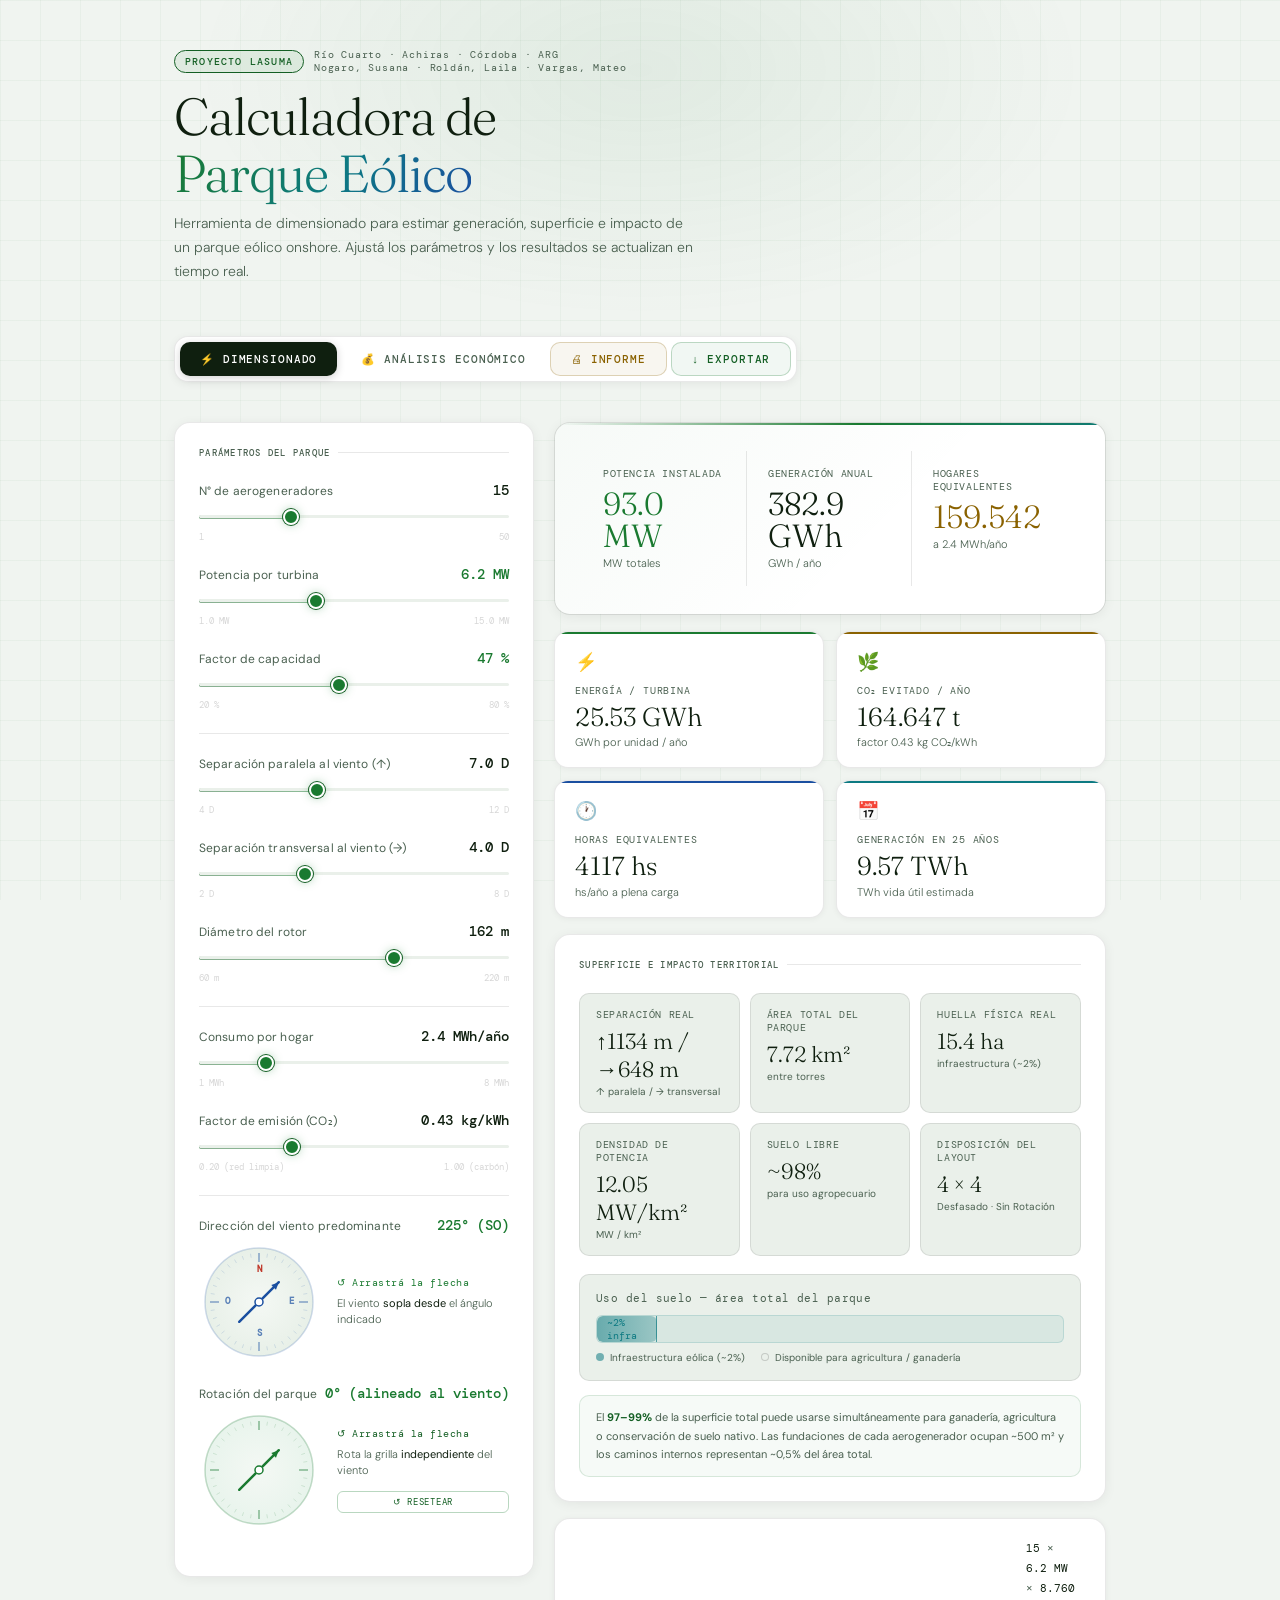
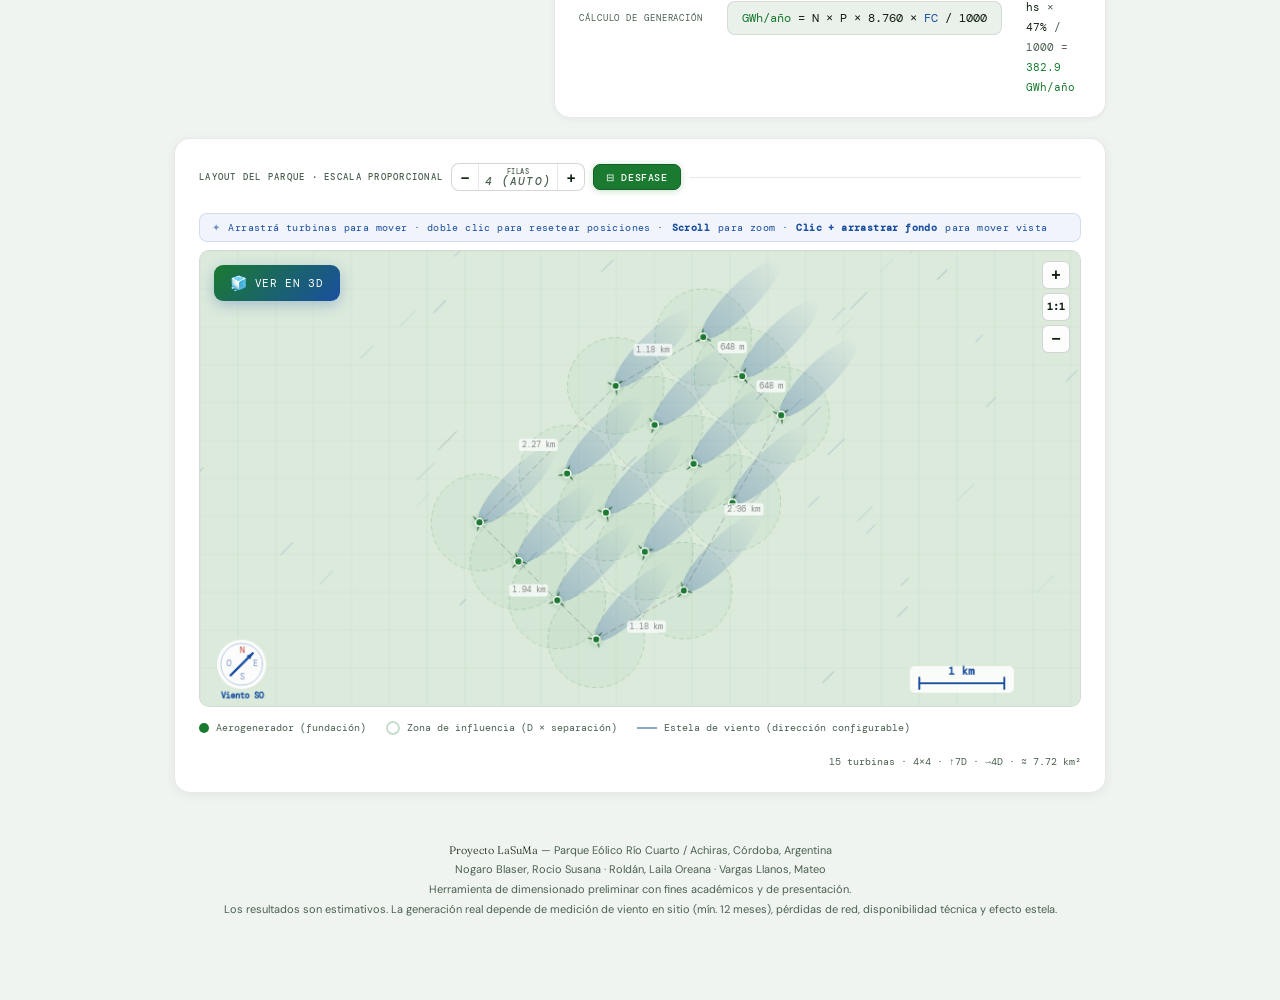
==== index.html @ fff36aed "LaSuMa: calculadora de parque eólico (v22) con vista 3D Herramienta autocontenida en un único HTML: " ====
<!doctype html>
<html lang="es">
<head>
  <meta charset="utf-8">
  <meta name="viewport" content="width=device-width, initial-scale=1">
  <title>LaSuMa — Calculadora de Parque Eólico</title>
  <meta http-equiv="refresh" content="0; url=./lasuma_calculadora_eolica_v22.html">
  <link rel="canonical" href="./lasuma_calculadora_eolica_v22.html">
  <script>location.replace('./lasuma_calculadora_eolica_v22.html');</script>
</head>
<body style="font-family:system-ui,sans-serif;padding:2rem;text-align:center">
  <p>Redirigiendo a la calculadora…<br>
  <a href="./lasuma_calculadora_eolica_v22.html">Abrir LaSuMa</a></p>
</body>
</html>
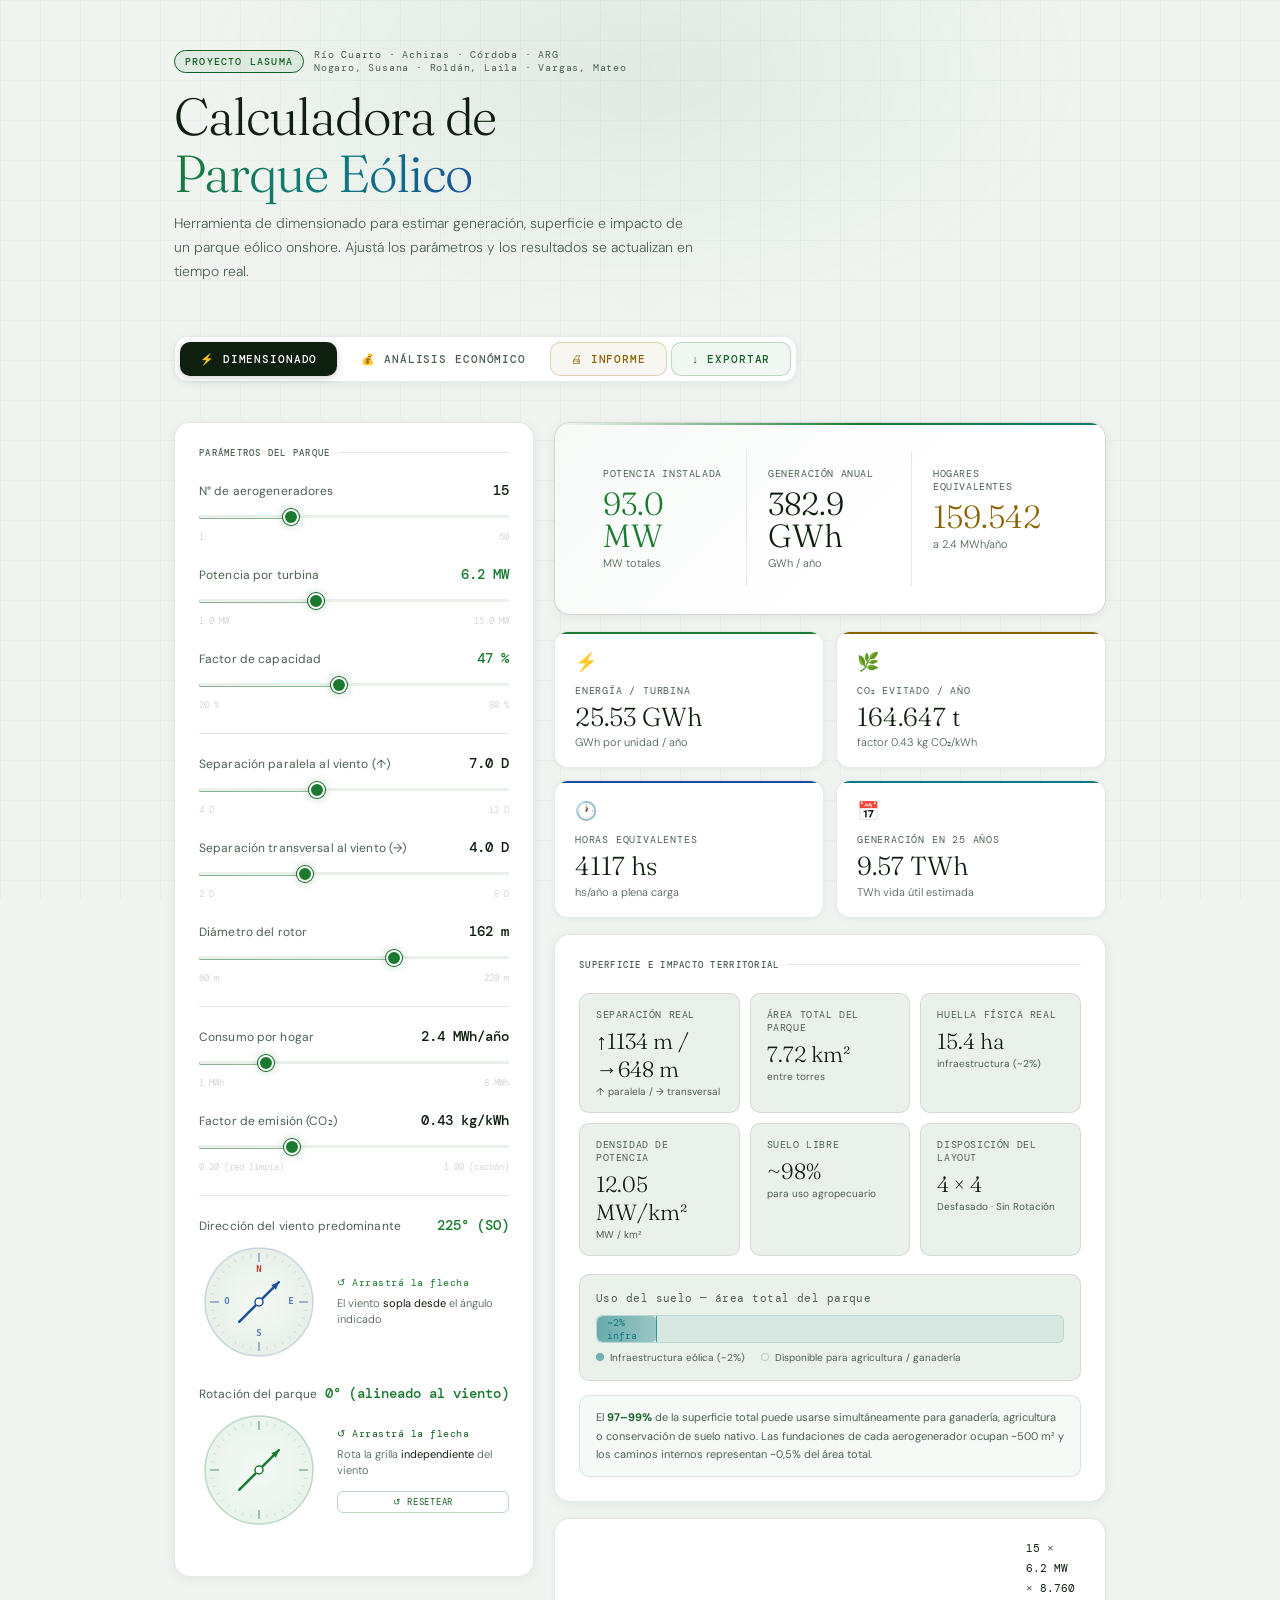
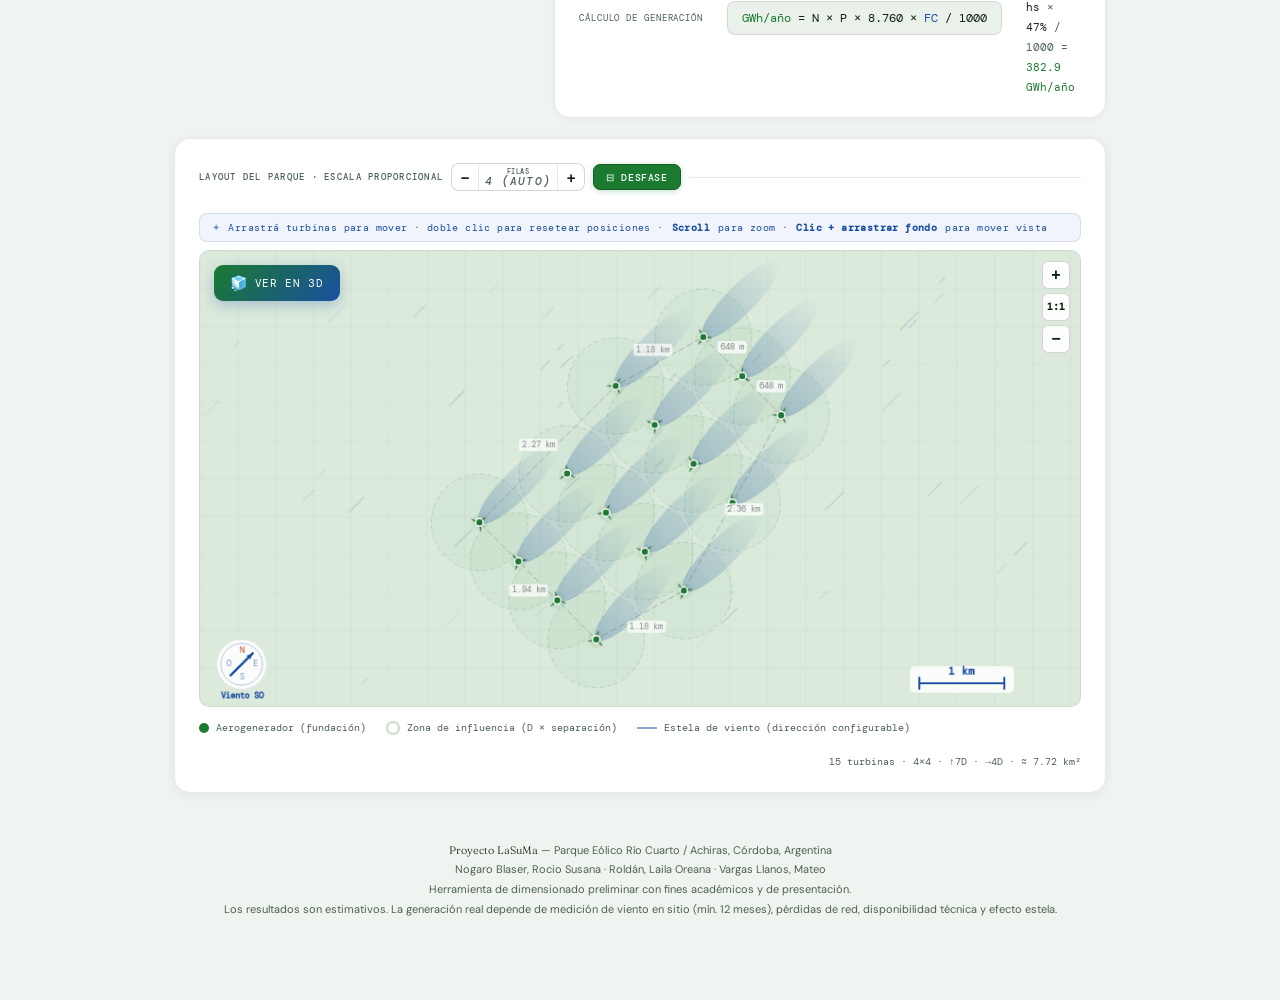
==== commit 3ad4d94a: "Refactor: separar el HTML monolítico en estructura multi-archivo index.html (marcado) + css/styles.c" ====
--- a/index.html
+++ b/index.html
@@ -1,15 +1,843 @@
-<!doctype html>
+<!DOCTYPE html>
 <html lang="es">
 <head>
-  <meta charset="utf-8">
-  <meta name="viewport" content="width=device-width, initial-scale=1">
-  <title>LaSuMa — Calculadora de Parque Eólico</title>
-  <meta http-equiv="refresh" content="0; url=./lasuma_calculadora_eolica_v22.html">
-  <link rel="canonical" href="./lasuma_calculadora_eolica_v22.html">
-  <script>location.replace('./lasuma_calculadora_eolica_v22.html');</script>
+<meta charset="UTF-8">
+<meta name="viewport" content="width=device-width, initial-scale=1.0">
+<title>LaSuMa · Calculadora de Parque Eólico</title>
+<link rel="preconnect" href="https://fonts.googleapis.com">
+<link href="https://fonts.googleapis.com/css2?family=DM+Mono:wght@400;500&family=Fraunces:opsz,wght@9..144,300;9..144,400;9..144,600&family=DM+Sans:wght@300;400;500&display=swap" rel="stylesheet">
+<link rel="stylesheet" href="css/styles.css">
 </head>
-<body style="font-family:system-ui,sans-serif;padding:2rem;text-align:center">
-  <p>Redirigiendo a la calculadora…<br>
-  <a href="./lasuma_calculadora_eolica_v22.html">Abrir LaSuMa</a></p>
+<body>
+<div class="wrapper">
+
+  <!-- HEADER -->
+  <div class="header">
+    <div class="header-eyebrow">
+      <span class="badge">Proyecto LaSuMa</span>
+      <span class="badge-muted">Río Cuarto · Achiras · Córdoba · ARG<br>
+				Nogaro, Susana  · Roldán, Laila · Vargas, Mateo</span>
+    </div>
+    <h1>Calculadora de<br><span>Parque Eólico</span></h1>
+    <p>Herramienta de dimensionado para estimar generación, superficie e impacto de un parque eólico onshore. Ajustá los parámetros y los resultados se actualizan en tiempo real.</p>
+  </div>
+
+  <!-- TAB NAVIGATION -->
+  <nav class="tab-nav">
+    <button class="tab-btn active" id="tab-btn-parque" onclick="switchTab('parque')">⚡ Dimensionado</button>
+    <button class="tab-btn eco"    id="tab-btn-eco"    onclick="switchTab('eco')">💰 Análisis Económico</button>
+    <button class="tab-btn report-btn" id="tab-btn-report" onclick="generarInforme()" title="Generar informe imprimible / PDF con los valores actuales">🖨 Informe</button>
+    <button class="tab-btn export-btn" id="tab-btn-export" onclick="exportarParque()" title="Exportar versión interactiva con valores actuales">↓ Exportar</button>
+  </nav>
+
+  <!-- TAB: DIMENSIONADO -->
+  <div class="tab-page active" id="tab-parque">
+  <div class="layout">
+    <div class="panel">
+      <div class="panel-label">Parámetros del parque</div>
+
+      <div class="slider-group">
+        <div class="slider-header">
+          <span class="slider-name">N° de aerogeneradores</span>
+          <span class="slider-value" id="out-n">15</span>
+        </div>
+        <div class="range-wrap">
+          <div class="slider-track-fill" id="fill-n"></div>
+          <input type="range" min="1" max="50" value="15" step="1" id="sl-n">
+        </div>
+        <div class="slider-limits"><span>1</span><span>50</span></div>
+      </div>
+
+      <div class="slider-group">
+        <div class="slider-header">
+          <span class="slider-name">Potencia por turbina</span>
+          <span class="slider-value highlight" id="out-mw">6.2 MW</span>
+        </div>
+        <div class="range-wrap">
+          <div class="slider-track-fill" id="fill-mw"></div>
+          <input type="range" min="1.0" max="15.0" value="6.2" step="0.1" id="sl-mw">
+        </div>
+        <div class="slider-limits"><span>1.0 MW</span><span>15.0 MW</span></div>
+      </div>
+
+      <div class="slider-group">
+        <div class="slider-header">
+          <span class="slider-name">Factor de capacidad</span>
+          <span class="slider-value highlight" id="out-fc">45 %</span>
+        </div>
+        <div class="range-wrap">
+          <div class="slider-track-fill" id="fill-fc"></div>
+          <input type="range" min="20" max="80" value="47" step="1" id="sl-fc">
+        </div>
+        <div class="slider-limits"><span>20 %</span><span>80 %</span></div>
+      </div>
+
+      <div class="divider"></div>
+
+      <div class="slider-group">
+        <div class="slider-header">
+          <span class="slider-name">Separación paralela al viento (↑)</span>
+          <span class="slider-value" id="out-sep-par">7.0 D</span>
+        </div>
+        <div class="range-wrap">
+          <div class="slider-track-fill" id="fill-sep-par"></div>
+          <input type="range" min="4.0" max="12.0" value="7.0" step="0.5" id="sl-sep-par">
+        </div>
+        <div class="slider-limits"><span>4 D</span><span>12 D</span></div>
+      </div>
+
+      <div class="slider-group">
+        <div class="slider-header">
+          <span class="slider-name">Separación transversal al viento (→)</span>
+          <span class="slider-value" id="out-sep-trans">4.0 D</span>
+        </div>
+        <div class="range-wrap">
+          <div class="slider-track-fill" id="fill-sep-trans"></div>
+          <input type="range" min="2.0" max="8.0" value="4.0" step="0.5" id="sl-sep-trans">
+        </div>
+        <div class="slider-limits"><span>2 D</span><span>8 D</span></div>
+      </div>
+
+      <div class="slider-group">
+        <div class="slider-header">
+          <span class="slider-name">Diámetro del rotor</span>
+          <span class="slider-value" id="out-diam">162 m</span>
+        </div>
+        <div class="range-wrap">
+          <div class="slider-track-fill" id="fill-diam"></div>
+          <input type="range" min="60" max="220" value="162" step="1" id="sl-diam">
+        </div>
+        <div class="slider-limits"><span>60 m</span><span>220 m</span></div>
+      </div>
+
+      <div class="divider"></div>
+
+      <div class="slider-group">
+        <div class="slider-header">
+          <span class="slider-name">Consumo por hogar</span>
+          <span class="slider-value" id="out-hog">2.4 MWh/año</span>
+        </div>
+        <div class="range-wrap">
+          <div class="slider-track-fill" id="fill-hog"></div>
+          <input type="range" min="1.0" max="8.0" value="2.4" step="0.1" id="sl-hog">
+        </div>
+        <div class="slider-limits"><span>1 MWh</span><span>8 MWh</span></div>
+      </div>
+
+      <div class="slider-group">
+        <div class="slider-header">
+          <span class="slider-name">Factor de emisión (CO₂)</span>
+          <span class="slider-value" id="out-co2f">0.43 kg/kWh</span>
+        </div>
+        <div class="range-wrap">
+          <div class="slider-track-fill" id="fill-co2f"></div>
+          <input type="range" min="0.20" max="1.00" value="0.43" step="0.01" id="sl-co2f">
+        </div>
+        <div class="slider-limits"><span>0.20 (red limpia)</span><span>1.00 (carbón)</span></div>
+      </div>
+
+      <div class="divider"></div>
+
+      <!-- WIND DIRECTION COMPASS -->
+      <div class="slider-group">
+        <div class="slider-header">
+          <span class="slider-name">Dirección del viento predominante</span>
+          <span class="slider-value highlight" id="out-wind-dir">225°  (SO)</span>
+        </div>
+        <div class="compass-wrap">
+          <canvas id="compass-canvas" width="120" height="120" title="Arrastrá para cambiar la dirección del viento"></canvas>
+          <div class="compass-info">
+            <div class="compass-hint">↺ Arrastrá la flecha</div>
+            <div class="compass-cardinals">
+              <span>El viento <em>sopla desde</em> el ángulo indicado</span>
+            </div>
+          </div>
+        </div>
+      </div>
+
+      <!-- PARK ROTATION COMPASS -->
+      <div class="slider-group">
+        <div class="slider-header">
+          <span class="slider-name">Rotación del parque</span>
+          <span class="slider-value highlight" id="out-park-rot">0°  (alineado al viento)</span>
+        </div>
+        <div class="compass-wrap">
+          <canvas id="park-compass-canvas" width="120" height="120" title="Arrastrá para rotar la grilla del parque"></canvas>
+          <div class="compass-info">
+            <div class="compass-hint" style="color:var(--accent2);">↺ Arrastrá la flecha</div>
+            <div class="compass-cardinals">
+              <span>Rota la grilla <em>independiente</em> del viento</span>
+            </div>
+            <button id="park-rot-reset" style="margin-top:6px;font-family:'DM Mono',monospace;font-size:9px;letter-spacing:0.08em;text-transform:uppercase;padding:4px 10px;border-radius:6px;border:1px solid rgba(26,122,48,0.3);background:transparent;color:var(--accent2);cursor:pointer;">↺ Resetear</button>
+          </div>
+        </div>
+      </div>
+
+    </div><!-- /panel left -->
+
+    <!-- RIGHT: RESULTADOS -->
+    <div class="results-col">
+
+      <div class="hero-metric">
+        <div class="metric-cell">
+          <div class="metric-label">Potencia instalada</div>
+          <div class="metric-value green" id="r-mw">—</div>
+          <div class="metric-unit">MW totales</div>
+        </div>
+        <div class="metric-cell">
+          <div class="metric-label">Generación anual</div>
+          <div class="metric-value" id="r-gwh">—</div>
+          <div class="metric-unit">GWh / año</div>
+        </div>
+        <div class="metric-cell">
+          <div class="metric-label">Hogares equivalentes</div>
+          <div class="metric-value gold" id="r-hog-n">—</div>
+          <div class="metric-unit" id="r-hog-unit">a 2.4 MWh/año</div>
+        </div>
+      </div>
+
+      <div class="cards-grid">
+        <div class="card c-green">
+          <span class="card-icon">⚡</span>
+          <div class="card-label">Energía / turbina</div>
+          <div class="card-val" id="r-gwh-u">—</div>
+          <div class="card-sub">GWh por unidad / año</div>
+        </div>
+        <div class="card c-gold">
+          <span class="card-icon">🌿</span>
+          <div class="card-label">CO₂ evitado / año</div>
+          <div class="card-val" id="r-co2">—</div>
+          <div class="card-sub" id="r-co2-sub">vs. generación convencional</div>
+        </div>
+        <div class="card c-blue">
+          <span class="card-icon">🕐</span>
+          <div class="card-label">Horas equivalentes</div>
+          <div class="card-val" id="r-horas">—</div>
+          <div class="card-sub">hs/año a plena carga</div>
+        </div>
+        <div class="card c-teal">
+          <span class="card-icon">📅</span>
+          <div class="card-label">Generación en 25 años</div>
+          <div class="card-val" id="r-25y">—</div>
+          <div class="card-sub">TWh vida útil estimada</div>
+        </div>
+      </div>
+
+      <!-- SUPERFICIE -->
+      <div class="surface-panel">
+        <div class="panel-label">Superficie e impacto territorial</div>
+        <div class="surface-grid">
+          <div class="surface-item">
+            <div class="surface-item-label">Separación real</div>
+            <div class="surface-item-val" id="r-dist">—</div>
+            <div class="surface-item-unit">↑ paralela / → transversal</div>
+          </div>
+          <div class="surface-item">
+            <div class="surface-item-label">Área total del parque</div>
+            <div class="surface-item-val" id="r-sup">—</div>
+            <div class="surface-item-unit">entre torres</div>
+          </div>
+          <div class="surface-item">
+            <div class="surface-item-label">Huella física real</div>
+            <div class="surface-item-val" id="r-huella">—</div>
+            <div class="surface-item-unit">infraestructura (~2%)</div>
+          </div>
+        </div>
+        <div class="surface-grid" style="margin-top:10px">
+          <div class="surface-item">
+            <div class="surface-item-label">Densidad de potencia</div>
+            <div class="surface-item-val" id="r-dens">—</div>
+            <div class="surface-item-unit">MW / km²</div>
+          </div>
+          <div class="surface-item">
+            <div class="surface-item-label">Suelo libre</div>
+            <div class="surface-item-val" id="r-libre">~98%</div>
+            <div class="surface-item-unit">para uso agropecuario</div>
+          </div>
+	  <div class="surface-item">
+           	    <div class="surface-item-label">Disposición del layout</div>
+           	   <div class="surface-item-val" id="r-layout">—</div>
+            	   <div class="surface-item-unit" id="r-layout-sub">— · —</div>
+          	  </div>
+        </div>
+
+        <div class="land-visual">
+          <div class="land-bar-label">Uso del suelo — área total del parque</div>
+          <div class="land-bar-track">
+            <div class="land-bar-used" id="land-bar-fill" style="width:2%">
+              <span id="land-bar-text">~2%</span>
+            </div>
+          </div>
+          <div class="land-legend">
+            <div class="land-legend-item"><div class="dot dot-teal"></div>Infraestructura eólica (~2%)</div>
+            <div class="land-legend-item"><div class="dot dot-muted"></div>Disponible para agricultura / ganadería</div>
+          </div>
+        </div>
+
+        <div class="note-box">
+          El <strong>97–99%</strong> de la superficie total puede usarse simultáneamente para ganadería, agricultura o conservación de suelo nativo. Las fundaciones de cada aerogenerador ocupan ~500 m² y los caminos internos representan ~0,5% del área total.
+        </div>
+      </div>
+
+      <!-- FÓRMULA VIVA -->
+      <div class="formula-strip">
+        <div class="formula-label">Cálculo de generación</div>
+        <div class="formula-eq">
+          <span class="f-green">GWh/año</span> = N × P × 8.760 × <span class="f-blue">FC</span> / 1000
+        </div>
+        <div class="formula-live" id="formula-live">
+          — × — MW × 8.760 hs × — / 1000
+        </div>
+      </div>
+
+    </div><!-- /results-col -->
+
+    <!-- DIAGRAM — FULL WIDTH -->
+    <div class="diagram-panel" style="grid-column: 1 / -1;">
+      <div class="panel-label" style="justify-content: space-between; display:flex; align-items:center;">
+        <span>Layout del parque · escala proporcional</span>
+        <div style="display:flex; align-items:center; gap:8px;">
+          <div class="canvas-rows-control" style="position:static; box-shadow:none; border-color:var(--border2);">
+            <button class="rows-btn" id="rows-dec-btn" title="Menos filas">−</button>
+            <div class="rows-display" id="rows-display" title="Clic para editar · Enter para confirmar">
+              <span class="rows-display-label">Filas</span>
+              <span class="rows-display-val auto-mode" id="rows-display-val">auto</span>
+            </div>
+            <button class="rows-btn" id="rows-inc-btn" title="Más filas">+</button>
+            <button class="rows-reset-btn hidden" id="rows-reset-btn" title="Volver a automático">auto</button>
+          </div>
+          <button class="stagger-toggle active" id="stagger-toggle-btn" title="Alternar entre grilla desfasada y alineada" onclick="toggleStagger()">
+            ⊟ Desfase
+          </button>
+        </div>
+      </div>
+
+      <div class="drag-hint-bar">
+        <span>✦</span> Arrastrá turbinas para mover · doble clic para resetear posiciones · <strong>Scroll</strong> para zoom · <strong>Clic + arrastrar fondo</strong> para mover vista
+      </div>
+      <div class="diagram-canvas-wrap">
+        <div class="canvas-zoom-controls">
+          <button class="zoom-btn" id="zoom-in-btn" title="Acercar">+</button>
+          <button class="zoom-btn zoom-reset-btn" id="zoom-reset-btn" title="Restablecer vista">1:1</button>
+          <button class="zoom-btn" id="zoom-out-btn" title="Alejar">−</button>
+        </div>
+        <canvas id="park-canvas" width="930" height="480"></canvas>
+        <button class="view3d-btn" id="open-3d-btn" style="position:absolute; top:14px; left:14px;" title="Renderizar el parque en 3D">
+          <span class="v3d-ico">🧊</span> Ver en 3D
+        </button>
+      </div>
+
+      <div class="diagram-legend">
+        <div class="legend-item">
+          <div class="legend-dot" style="background:#1a7a30; width:10px; height:10px;"></div>
+          Aerogenerador (fundación)
+        </div>
+        <div class="legend-item">
+          <div class="legend-ring" style="border-color:rgba(26,122,48,0.25); width:14px; height:14px;"></div>
+          Zona de influencia (D × separación)
+        </div>
+        <div class="legend-item">
+          <div style="width:20px; height:2px; background:rgba(26,79,160,0.5);"></div>
+          Estela de viento (dirección configurable)
+        </div>
+        <div class="legend-item" style="margin-left:auto;">
+          <span style="font-family:'DM Mono',monospace; font-size:10px; color:var(--muted);" id="diagram-info">— turbinas · área —</span>
+        </div>
+      </div>
+    </div>
+
+  </div><!-- /layout -->
+
+  <div class="footer-note">
+    <strong>Proyecto LaSuMa</strong> — Parque Eólico Río Cuarto / Achiras, Córdoba, Argentina<br>
+          Nogaro Blaser, Rocio Susana · Roldán, Laila Oreana · Vargas Llanos, Mateo<br>
+    Herramienta de dimensionado preliminar con fines académicos y de presentación.<br>
+    Los resultados son estimativos. La generación real depende de medición de viento en sitio (mín. 12 meses), pérdidas de red, disponibilidad técnica y efecto estela.
+  </div>
+
+  </div><!-- /tab-parque -->
+
+  <!-- ══════════════════════════════════════════════════════════════════════ -->
+  <!-- TAB: ANÁLISIS ECONÓMICO                                               -->
+  <!-- ══════════════════════════════════════════════════════════════════════ -->
+  <div class="tab-page" id="tab-eco">
+
+    <div class="eco-layout">
+
+      <!-- LEFT: PARÁMETROS ECONÓMICOS -->
+      <div class="eco-panel">
+        <div class="eco-panel-label">Parámetros económicos</div>
+
+        <!-- Read-only from parque tab -->
+        <div class="eco-readonly-group">
+          <div class="eco-readonly-label">Desde el dimensionado</div>
+          <div style="display:grid;grid-template-columns:1fr 1fr;gap:10px;margin-top:6px;">
+            <div>
+              <div class="eco-readonly-label">Potencia instalada</div>
+              <div class="eco-readonly-val" id="e-potTotal">—</div>
+              <div class="eco-readonly-sub">MW totales</div>
+            </div>
+            <div>
+              <div class="eco-readonly-label">Generación anual</div>
+              <div class="eco-readonly-val" id="e-gwhAnio">—</div>
+              <div class="eco-readonly-sub">GWh / año</div>
+            </div>
+            <div>
+              <div class="eco-readonly-label">Factor capacidad</div>
+              <div class="eco-readonly-val" id="e-fc">—</div>
+              <div class="eco-readonly-sub">% hora</div>
+            </div>
+          </div>
+        </div><!-- /eco-readonly-group -->
+
+        <!-- Precio de venta — ahora editable acá -->
+        <div class="slider-group">
+          <div class="slider-header">
+            <span class="slider-name">Precio de venta de energía</span>
+            <span class="slider-value highlight" id="out-precio">80.0 U$S/MWh</span>
+          </div>
+          <div class="eco-input-row">
+            <div class="range-wrap" style="flex:1">
+              <div class="slider-track-fill" id="fill-precio"></div>
+              <input type="range" min="0" max="200" value="80" step="0.5" id="sl-precio">
+            </div>
+            <input type="number" class="eco-number-input" id="num-precio" value="80" min="0" max="200" step="0.5">
+            <span class="eco-unit">U$S/MWh</span>
+          </div>
+          <div class="slider-limits"><span>0</span><span>200 U$S/MWh</span></div>
+        </div>
+
+        <!-- Venta anual — resultado inmediato del precio -->
+        <div class="eco-readonly-group" style="background:linear-gradient(135deg,#fffdf5,#fff8e1);border-color:rgba(138,98,0,0.2);">
+          <div class="eco-readonly-label" style="color:var(--gold);">Venta anual de energía estimada</div>
+          <div style="display:flex;align-items:baseline;gap:10px;margin-top:4px;">
+            <div class="eco-readonly-val" id="e-venta" style="color:var(--gold);font-size:26px;">—</div>
+            <div class="eco-readonly-sub" id="e-venta-sub">U$S / año</div>
+          </div>
+        </div>
+
+        <div class="divider"></div>
+
+        <!-- Inversión por MW -->
+        <div class="slider-group">
+          <div class="slider-header">
+            <span class="slider-name">Inversión por MW instalado</span>
+            <span class="slider-value highlight" id="out-inversion">1.60 M U$S/MW</span>
+          </div>
+          <div class="eco-input-row">
+            <div class="range-wrap" style="flex:1">
+              <div class="slider-track-fill" id="fill-inversion"></div>
+              <input type="range" min="0.5" max="3.0" value="1.6" step="0.01" id="sl-inversion">
+            </div>
+            <input type="number" class="eco-number-input" id="num-inversion" value="1.60" min="0.5" max="3.0" step="0.01">
+            <span class="eco-unit">M U$S/MW</span>
+          </div>
+          <div class="slider-limits"><span>0.5</span><span>3.0 M U$S/MW</span></div>
+        </div>
+
+        <!-- OPEX anual -->
+        <div class="slider-group">
+          <div class="slider-header" style="margin-bottom:12px;">
+            <span class="slider-name">OPEX anual</span>
+            <button class="stagger-toggle active" id="opex-mode-btn" title="Alternar entre desglose por componentes y % del CAPEX" onclick="toggleOpexMode()">⊞ Desagregado</button>
+          </div>
+
+          <!-- MODO DESAGREGADO -->
+          <div id="opex-desg">
+            <div class="opex-comp-row">
+              <span class="opex-comp-name">O&amp;M Vestas</span>
+              <input type="number" class="eco-number-input" id="num-om" value="36" min="0" max="120" step="1" style="width:64px;">
+              <span class="eco-unit">U$S/kW-año</span>
+            </div>
+            <div class="opex-comp-row">
+              <span class="opex-comp-name">Arrendamiento</span>
+              <input type="number" class="eco-number-input" id="num-arrend" value="3" min="0" max="15" step="0.1" style="width:64px;">
+              <span class="eco-unit">% de ingresos</span>
+            </div>
+            <div class="opex-comp-row">
+              <span class="opex-comp-name">Seguros</span>
+              <input type="number" class="eco-number-input" id="num-seg" value="0.4" min="0" max="3" step="0.05" style="width:64px;">
+              <span class="eco-unit">% del CAPEX</span>
+            </div>
+            <div class="opex-comp-row">
+              <span class="opex-comp-name">CAMMESA / transporte</span>
+              <input type="number" class="eco-number-input" id="num-cammesa" value="0.30" min="0" max="5" step="0.05" style="width:64px;">
+              <span class="eco-unit">M U$S/año</span>
+            </div>
+            <div class="opex-comp-row">
+              <span class="opex-comp-name">Administración / G&amp;A</span>
+              <input type="number" class="eco-number-input" id="num-admin" value="0.30" min="0" max="5" step="0.05" style="width:64px;">
+              <span class="eco-unit">M U$S/año</span>
+            </div>
+            <div class="opex-comp-row">
+              <span class="opex-comp-name">Mantenimiento BoP</span>
+              <input type="number" class="eco-number-input" id="num-bop" value="0.20" min="0" max="5" step="0.05" style="width:64px;">
+              <span class="eco-unit">M U$S/año</span>
+            </div>
+            <div class="opex-comp-hint">O&amp;M y seguros se recalculan con la potencia y el CAPEX del dimensionado. El arrendamiento varía con la generación (degradación).</div>
+          </div>
+
+          <!-- MODO % CAPEX (simple) -->
+          <div id="opex-pct" style="display:none;">
+            <div class="slider-header">
+              <span class="slider-name">OPEX como % del CAPEX</span>
+              <span class="slider-value highlight" id="out-opex">2.5 % CAPEX</span>
+            </div>
+            <div class="eco-input-row">
+              <div class="range-wrap" style="flex:1">
+                <div class="slider-track-fill" id="fill-opex"></div>
+                <input type="range" min="0.5" max="6.0" value="2.5" step="0.1" id="sl-opex">
+              </div>
+              <input type="number" class="eco-number-input" id="num-opex" value="2.5" min="0.5" max="6.0" step="0.1">
+              <span class="eco-unit">% / año</span>
+            </div>
+            <div class="slider-limits"><span>0.5 %</span><span>6.0 %</span></div>
+          </div>
+        </div>
+
+        <!-- Tasa de descuento -->
+        <div class="slider-group">
+          <div class="slider-header">
+            <span class="slider-name">Tasa de descuento (WACC)</span>
+            <span class="slider-value highlight" id="out-wacc">8.0 %</span>
+          </div>
+          <div class="eco-input-row">
+            <div class="range-wrap" style="flex:1">
+              <div class="slider-track-fill" id="fill-wacc"></div>
+              <input type="range" min="0.0" max="20.0" value="8.0" step="0.1" id="sl-wacc">
+            </div>
+            <input type="number" class="eco-number-input" id="num-wacc" value="8.0" min="0.0" max="20.0" step="0.1">
+            <span class="eco-unit">% anual</span>
+          </div>
+          <div class="slider-limits"><span>2 %</span><span>20 %</span></div>
+        </div>
+
+        <!-- Degradación anual -->
+        <div class="slider-group">
+          <div class="slider-header">
+            <span class="slider-name">Degradación de generación</span>
+            <span class="slider-value" id="out-degrad">0.5 %/año</span>
+          </div>
+          <div class="range-wrap">
+            <div class="slider-track-fill" id="fill-degrad"></div>
+            <input type="range" min="0.0" max="2.0" value="0.5" step="0.1" id="sl-degrad">
+          </div>
+          <div class="slider-limits"><span>0 %</span><span>2 %/año</span></div>
+        </div>
+
+        <!-- Vida útil -->
+        <div class="slider-group">
+          <div class="slider-header">
+            <span class="slider-name">Vida útil del parque</span>
+            <span class="slider-value" id="out-vida">25 años</span>
+          </div>
+          <div class="range-wrap">
+            <div class="slider-track-fill" id="fill-vida"></div>
+            <input type="range" min="15" max="35" value="25" step="1" id="sl-vida">
+          </div>
+          <div class="slider-limits"><span>15 años</span><span>35 años</span></div>
+        </div>
+
+        <div class="divider"></div>
+
+        <!-- ── TRATAMIENTO FISCAL (RIGI) ── -->
+        <div class="eco-panel-label" style="margin-bottom:16px;">Tratamiento fiscal · RIGI</div>
+
+        <!-- Alícuota IIGG -->
+        <div class="slider-group">
+          <div class="slider-header">
+            <span class="slider-name">Alícuota Impuesto a las Ganancias</span>
+            <span class="slider-value highlight" id="out-alicuota">25.0 %</span>
+          </div>
+          <div class="eco-input-row">
+            <div class="range-wrap" style="flex:1">
+              <div class="slider-track-fill" id="fill-alicuota"></div>
+              <input type="range" min="0" max="40" value="25" step="0.5" id="sl-alicuota">
+            </div>
+            <input type="number" class="eco-number-input" id="num-alicuota" value="25" min="0" max="40" step="0.5">
+            <span class="eco-unit">%</span>
+          </div>
+          <div class="slider-limits"><span>0 %</span><span>RIGI 25% · general 35%</span></div>
+        </div>
+
+        <!-- Amortización acelerada: % bienes muebles -->
+        <div class="slider-group">
+          <div class="slider-header">
+            <span class="slider-name">Amort. acelerada · bienes muebles</span>
+            <span class="slider-value highlight" id="out-mueblespct">75 %</span>
+          </div>
+          <div class="eco-input-row">
+            <div class="range-wrap" style="flex:1">
+              <div class="slider-track-fill" id="fill-mueblespct"></div>
+              <input type="range" min="0" max="100" value="75" step="1" id="sl-mueblespct">
+            </div>
+            <input type="number" class="eco-number-input" id="num-mueblespct" value="75" min="0" max="100" step="1">
+            <span class="eco-unit">% CAPEX</span>
+          </div>
+          <div class="slider-limits"><span>aerogen. + eléctrico</span><span>obra civil: <span id="out-civilpct">25 %</span></span></div>
+        </div>
+
+        <!-- Años de amortización -->
+        <div style="display:grid;grid-template-columns:1fr 1fr;gap:10px;margin-bottom:22px;">
+          <div>
+            <div class="eco-readonly-label">Cuotas bienes muebles</div>
+            <div class="eco-input-row" style="margin-top:4px;">
+              <input type="number" class="eco-number-input" id="num-mueblesanos" value="2" min="1" max="10" step="1" style="width:56px;">
+              <span class="eco-unit">años</span>
+            </div>
+          </div>
+          <div>
+            <div class="eco-readonly-label">Años obra civil</div>
+            <div class="eco-input-row" style="margin-top:4px;">
+              <input type="number" class="eco-number-input" id="num-civilanos" value="12" min="1" max="20" step="1" style="width:56px;">
+              <span class="eco-unit">años</span>
+            </div>
+          </div>
+        </div>
+
+        <!-- Vencimiento de quebrantos -->
+        <div class="slider-group">
+          <div class="eco-readonly-label">Vencimiento de quebrantos (trasladables, FIFO)</div>
+          <div class="eco-input-row" style="margin-top:4px;">
+            <input type="number" class="eco-number-input" id="num-quebvenc" value="5" min="0" max="10" step="1" style="width:56px;">
+            <span class="eco-unit">años desde su generación</span>
+          </div>
+        </div>
+
+        <div class="eco-note">
+          El modelo usa <strong>flujo de caja descontado (DCF)</strong> sobre el flujo después de impuestos. La base imponible = EBITDA − amortización del año; la <strong>amortización acelerada RIGI</strong> genera quebrantos los primeros años, trasladables (FIFO) hasta su vencimiento. Impuesto = máx(0, base − quebrantos) × alícuota. El CAPEX se invierte en el año 0.
+        </div>
+      </div><!-- /eco-panel left -->
+
+      <!-- RIGHT: RESULTADOS -->
+      <div class="eco-results-col">
+
+        <!-- KPI strip -->
+        <div class="eco-kpi-grid">
+          <div class="eco-kpi-cell">
+            <div class="eco-kpi-label">CAPEX total</div>
+            <div class="eco-kpi-val blue" id="e-capex">—</div>
+            <div class="eco-kpi-unit">M U$S inversión inicial</div>
+          </div>
+          <div class="eco-kpi-cell">
+            <div class="eco-kpi-label">Ingreso anual bruto</div>
+            <div class="eco-kpi-val green" id="e-ingreso">—</div>
+            <div class="eco-kpi-unit">M U$S / año (año 1)</div>
+          </div>
+          <div class="eco-kpi-cell">
+            <div class="eco-kpi-label">OPEX anual</div>
+            <div class="eco-kpi-val" id="e-opex-val">—</div>
+            <div class="eco-kpi-unit">M U$S / año (año 1)</div>
+          </div>
+          <div class="eco-kpi-cell">
+            <div class="eco-kpi-label">EBITDA año 1</div>
+            <div class="eco-kpi-val green" id="e-flujo">—</div>
+            <div class="eco-kpi-unit">M U$S (ingresos − OPEX)</div>
+          </div>
+          <div class="eco-kpi-cell">
+            <div class="eco-kpi-label">Payback simple</div>
+            <div class="eco-kpi-val gold" id="e-payback">—</div>
+            <div class="eco-kpi-unit">años (post-impuestos)</div>
+          </div>
+          <div class="eco-kpi-cell">
+            <div class="eco-kpi-label">Payback descontado</div>
+            <div class="eco-kpi-val gold" id="e-payback-disc">—</div>
+            <div class="eco-kpi-unit">años (post-imp. · WACC)</div>
+          </div>
+          <div class="eco-kpi-cell">
+            <div class="eco-kpi-label">VAN · antes de imp.</div>
+            <div class="eco-kpi-val" id="e-van">—</div>
+            <div class="eco-kpi-unit">M U$S · operativo</div>
+          </div>
+          <div class="eco-kpi-cell">
+            <div class="eco-kpi-label">VAN · después de imp.</div>
+            <div class="eco-kpi-val" id="e-van-post">—</div>
+            <div class="eco-kpi-unit">M U$S · al inversor</div>
+          </div>
+          <div class="eco-kpi-cell">
+            <div class="eco-kpi-label">LCOE @WACC</div>
+            <div class="eco-kpi-val" id="e-lcoe">—</div>
+            <div class="eco-kpi-unit">U$S/MWh · costo nivelado</div>
+          </div>
+          <div class="eco-kpi-cell">
+            <div class="eco-kpi-label">TIR · antes de imp.</div>
+            <div class="eco-kpi-val" id="e-tir">—</div>
+            <div class="eco-kpi-unit">% · operativo</div>
+          </div>
+          <div class="eco-kpi-cell">
+            <div class="eco-kpi-label">TIR · después de imp.</div>
+            <div class="eco-kpi-val" id="e-tir-post">—</div>
+            <div class="eco-kpi-unit">% · al inversor</div>
+          </div>
+          <div class="eco-kpi-cell">
+            <div class="eco-kpi-label">Flujo acum. post-imp.</div>
+            <div class="eco-kpi-val green" id="e-flujoacum-post">—</div>
+            <div class="eco-kpi-unit">M U$S (sin descontar)</div>
+          </div>
+        </div>
+
+        <!-- GANANCIA NETA — card destacada -->
+        <div class="eco-ganancia-card" id="eco-ganancia-wrap">
+          <div class="eco-ganancia-label">Ganancia neta · vida útil · después de impuestos</div>
+          <div class="eco-kpi-val-big positive" id="e-ganancia">—</div>
+          <div class="eco-ganancia-sub">Flujo de fondos neto acumulado (post-impuestos) − CAPEX inicial · sin descontar</div>
+        </div>
+
+        <!-- Cashflow chart -->
+        <div class="eco-chart-panel">
+          <div class="eco-panel-label" style="margin-bottom:16px;">Flujo de caja acumulado · vida útil</div>
+          <canvas id="cashflow-canvas" width="580" height="220"></canvas>
+        </div>
+
+      </div><!-- /eco-results-col -->
+
+    </div><!-- /eco-layout -->
+
+    <div class="footer-note" style="margin-top:40px;">
+      <strong>Análisis económico preliminar</strong> — Los valores son estimativos y no constituyen asesoramiento financiero.<br>
+      CAPEX típico eólico onshore ARG 2024: 1.2–1.8 M U$S/MW. OPEX: 2–3% del CAPEX anual. Vida útil: 20–30 años.
+    </div>
+
+  </div><!-- /tab-eco -->
+
+</div><!-- /wrapper -->
+
+<!-- ══════════════════════════════════════════════════════════════════════ -->
+<!-- INFORME IMPRIMIBLE / PDF  (oculto en pantalla, visible solo al imprimir) -->
+<!-- ══════════════════════════════════════════════════════════════════════ -->
+<div class="report-doc" id="report-doc">
+
+  <!-- Portada -->
+  <div class="rep-header">
+    <div class="rep-eyebrow">Parque Eólico · Informe de dimensionado y análisis económico</div>
+    <div class="rep-title">Proyecto LaSuMa</div>
+    <div class="rep-subtitle">Río Cuarto / Achiras · Córdoba, Argentina</div>
+    <div class="rep-meta">
+      <span class="rep-team">Nogaro Blaser, Rocío Susana · Roldán, Laila Oreana · Vargas Llanos, Mateo</span>
+      <span id="rep-fecha">—</span>
+    </div>
+  </div>
+
+  <!-- Titulares -->
+  <div class="rep-headline">
+    <div class="rep-hl-cell"><div class="rep-hl-val" id="rep-pot">—</div><div class="rep-hl-lbl">Potencia instalada</div></div>
+    <div class="rep-hl-cell"><div class="rep-hl-val" id="rep-gen">—</div><div class="rep-hl-lbl">Generación anual</div></div>
+    <div class="rep-hl-cell"><div class="rep-hl-val" id="rep-fc">—</div><div class="rep-hl-lbl">Factor de capacidad</div></div>
+  </div>
+
+  <!-- Diagrama del parque -->
+  <div class="rep-section">
+    <div class="rep-sec-title">Disposición del parque</div>
+    <div class="rep-figure">
+      <img id="rep-img-park" alt="Diagrama del parque eólico">
+      <div class="rep-fig-caption" id="rep-park-info">—</div>
+    </div>
+  </div>
+
+  <!-- Parámetros de dimensionado (entradas) -->
+  <div class="rep-section">
+    <div class="rep-sec-title">Parámetros de dimensionado</div>
+    <div class="rep-params">
+      <div class="rep-param-row"><span class="rep-p-lbl">N.º de aerogeneradores</span><span class="rep-p-val" id="rep-n">—</span></div>
+      <div class="rep-param-row"><span class="rep-p-lbl">Potencia unitaria</span><span class="rep-p-val" id="rep-mw">—</span></div>
+      <div class="rep-param-row"><span class="rep-p-lbl">Diámetro de rotor</span><span class="rep-p-val" id="rep-diam">—</span></div>
+      <div class="rep-param-row"><span class="rep-p-lbl">Separación entre filas</span><span class="rep-p-val" id="rep-seppar">—</span></div>
+      <div class="rep-param-row"><span class="rep-p-lbl">Separación transversal</span><span class="rep-p-val" id="rep-septrans">—</span></div>
+      <div class="rep-param-row"><span class="rep-p-lbl">Dirección del viento</span><span class="rep-p-val" id="rep-wind">—</span></div>
+      <div class="rep-param-row"><span class="rep-p-lbl">Rotación de la grilla</span><span class="rep-p-val" id="rep-rot">—</span></div>
+      <div class="rep-param-row"><span class="rep-p-lbl">Consumo hogar ref.</span><span class="rep-p-val" id="rep-hog">—</span></div>
+      <div class="rep-param-row"><span class="rep-p-lbl">Factor de emisión</span><span class="rep-p-val" id="rep-co2f">—</span></div>
+    </div>
+  </div>
+
+  <!-- Resultados del dimensionado (salidas) -->
+  <div class="rep-section">
+    <div class="rep-sec-title">Resultados del dimensionado</div>
+    <div class="rep-kpi-grid five">
+      <div class="rep-kpi-cell"><div class="rep-kpi-label">Hogares abastecidos</div><div class="rep-kpi-val green" id="rep-hogares">—</div><div class="rep-kpi-unit">viviendas equivalentes</div></div>
+      <div class="rep-kpi-cell"><div class="rep-kpi-label">CO₂ evitado / año</div><div class="rep-kpi-val green" id="rep-co2">—</div><div class="rep-kpi-unit">toneladas / año</div></div>
+      <div class="rep-kpi-cell"><div class="rep-kpi-label">Horas equivalentes</div><div class="rep-kpi-val" id="rep-horas">—</div><div class="rep-kpi-unit">h/año a plena carga</div></div>
+      <div class="rep-kpi-cell"><div class="rep-kpi-label">Gen. por turbina</div><div class="rep-kpi-val" id="rep-gwhu">—</div><div class="rep-kpi-unit">GWh / año · turbina</div></div>
+      <div class="rep-kpi-cell"><div class="rep-kpi-label">Generación 25 años</div><div class="rep-kpi-val" id="rep-25y">—</div><div class="rep-kpi-unit">TWh acumulados</div></div>
+      <div class="rep-kpi-cell"><div class="rep-kpi-label">Superficie ocupada</div><div class="rep-kpi-val" id="rep-sup">—</div><div class="rep-kpi-unit">área de la grilla</div></div>
+      <div class="rep-kpi-cell"><div class="rep-kpi-label">Huella real</div><div class="rep-kpi-val" id="rep-huella">—</div><div class="rep-kpi-unit">infraestructura (~2%)</div></div>
+      <div class="rep-kpi-cell"><div class="rep-kpi-label">Densidad de potencia</div><div class="rep-kpi-val" id="rep-dens">—</div><div class="rep-kpi-unit">potencia / superficie</div></div>
+      <div class="rep-kpi-cell"><div class="rep-kpi-label">Distancia entre turbinas</div><div class="rep-kpi-val" id="rep-dist" style="font-size:12px;">—</div><div class="rep-kpi-unit">fila / transversal</div></div>
+      <div class="rep-kpi-cell"><div class="rep-kpi-label">Disposición (filas × col)</div><div class="rep-kpi-val" id="rep-layout">—</div><div class="rep-kpi-unit">grilla del parque</div></div>
+    </div>
+  </div>
+
+  <!-- KPIs económicos -->
+  <div class="rep-section rep-pagebreak">
+    <div class="rep-sec-title">Indicadores económicos</div>
+    <div class="rep-kpi-grid">
+      <div class="rep-kpi-cell"><div class="rep-kpi-label">CAPEX total</div><div class="rep-kpi-val blue" id="rep-capex">—</div><div class="rep-kpi-unit">M U$S · inversión inicial</div></div>
+      <div class="rep-kpi-cell"><div class="rep-kpi-label">Ingreso anual bruto</div><div class="rep-kpi-val green" id="rep-ingreso">—</div><div class="rep-kpi-unit">M U$S / año (año 1)</div></div>
+      <div class="rep-kpi-cell"><div class="rep-kpi-label">OPEX anual</div><div class="rep-kpi-val" id="rep-opex">—</div><div class="rep-kpi-unit">M U$S / año (año 1)</div></div>
+      <div class="rep-kpi-cell"><div class="rep-kpi-label">EBITDA año 1</div><div class="rep-kpi-val green" id="rep-ebitda">—</div><div class="rep-kpi-unit">M U$S · ingresos − OPEX</div></div>
+      <div class="rep-kpi-cell"><div class="rep-kpi-label">Payback simple</div><div class="rep-kpi-val gold" id="rep-payback">—</div><div class="rep-kpi-unit">años · post-impuestos</div></div>
+      <div class="rep-kpi-cell"><div class="rep-kpi-label">Payback descontado</div><div class="rep-kpi-val gold" id="rep-payback-disc">—</div><div class="rep-kpi-unit">años · post-imp. · WACC</div></div>
+      <div class="rep-kpi-cell"><div class="rep-kpi-label">LCOE @WACC</div><div class="rep-kpi-val" id="rep-lcoe">—</div><div class="rep-kpi-unit">U$S/MWh · costo nivelado</div></div>
+      <div class="rep-kpi-cell"><div class="rep-kpi-label">Flujo acum. post-imp.</div><div class="rep-kpi-val green" id="rep-flujoacum">—</div><div class="rep-kpi-unit">M U$S · sin descontar</div></div>
+      <div class="rep-kpi-cell"><div class="rep-kpi-label">VAN · antes de imp.</div><div class="rep-kpi-val" id="rep-van">—</div><div class="rep-kpi-unit">M U$S · operativo</div></div>
+      <div class="rep-kpi-cell"><div class="rep-kpi-label">VAN · después de imp.</div><div class="rep-kpi-val" id="rep-van-post">—</div><div class="rep-kpi-unit">M U$S · al inversor</div></div>
+      <div class="rep-kpi-cell"><div class="rep-kpi-label">TIR · antes de imp.</div><div class="rep-kpi-val" id="rep-tir">—</div><div class="rep-kpi-unit">% · operativo</div></div>
+      <div class="rep-kpi-cell"><div class="rep-kpi-label">TIR · después de imp.</div><div class="rep-kpi-val" id="rep-tir-post">—</div><div class="rep-kpi-unit">% · al inversor</div></div>
+    </div>
+
+    <div class="rep-ganancia">
+      <div class="rep-g-lbl">Ganancia neta · vida útil · después de impuestos</div>
+      <div class="rep-g-val" id="rep-ganancia">—</div>
+      <div class="rep-g-sub">Flujo de fondos neto acumulado (post-impuestos) − CAPEX inicial · sin descontar</div>
+    </div>
+  </div>
+
+  <!-- Flujo de caja + supuestos -->
+  <div class="rep-section">
+    <div class="rep-sec-title">Flujo de caja acumulado y supuestos</div>
+    <div class="rep-figure" style="margin-bottom:14px;">
+      <img id="rep-img-cashflow" alt="Flujo de caja acumulado a lo largo de la vida útil">
+      <div class="rep-fig-caption">Flujo de caja acumulado · vida útil del proyecto</div>
+    </div>
+    <div class="rep-assump">
+      <div class="rep-assump-row"><span class="rep-a-lbl">Precio de venta</span><span class="rep-a-val" id="rep-precio">—</span></div>
+      <div class="rep-assump-row"><span class="rep-a-lbl">Inversión por MW</span><span class="rep-a-val" id="rep-inversion">—</span></div>
+      <div class="rep-assump-row"><span class="rep-a-lbl">OPEX</span><span class="rep-a-val" id="rep-opexpct">—</span></div>
+      <div class="rep-assump-row"><span class="rep-a-lbl">WACC (tasa de descuento)</span><span class="rep-a-val" id="rep-wacc">—</span></div>
+      <div class="rep-assump-row"><span class="rep-a-lbl">Degradación anual</span><span class="rep-a-val" id="rep-degrad">—</span></div>
+      <div class="rep-assump-row"><span class="rep-a-lbl">Vida útil</span><span class="rep-a-val" id="rep-vida">—</span></div>
+      <div class="rep-assump-row"><span class="rep-a-lbl">Alícuota Imp. Ganancias</span><span class="rep-a-val" id="rep-alicuota">—</span></div>
+      <div class="rep-assump-row"><span class="rep-a-lbl">Separación entre filas</span><span class="rep-a-val" id="rep-sep">—</span></div>
+    </div>
+  </div>
+
+  <div class="rep-footer">
+    <strong>Proyecto LaSuMa</strong> — Herramienta de dimensionado preliminar con fines académicos y de presentación.<br>
+    Los resultados son estimativos. La generación real depende de medición de viento en sitio (mín. 12 meses), pérdidas de red, disponibilidad técnica y efecto estela. No constituye asesoramiento financiero.
+  </div>
+
+</div><!-- /report-doc -->
+
+<script src="js/economics.js"></script>
+<script src="js/park2d.js"></script>
+<script src="js/app.js"></script>
+
+<!-- ══════════════════ MODAL VISTA 3D DEL PARQUE ══════════════════ -->
+<div id="park3d-modal" aria-hidden="true">
+  <canvas id="park3d-canvas"></canvas>
+  <div class="p3d-overlay">
+    <div class="p3d-title">Recorrido 3D del parque<small id="p3d-sub">— aerogeneradores</small></div>
+    <button class="p3d-close" id="close-3d-btn" title="Cerrar (Esc)">×</button>
+    <div class="p3d-hud" id="p3d-hud"></div>
+    <div class="p3d-hint">Arrastrá para girar · Rueda / pellizco para zoom<br>Botón derecho para desplazar</div>
+    <div class="p3d-loading" id="p3d-loading">Generando escena…</div>
+  </div>
+</div>
+
+<!-- Three.js (UMD, embebido para funcionamiento offline) -->
+<script src="js/three.min.js"></script>
+
+<!-- Motor de la vista 3D -->
+<script src="js/park3d.js"></script>
 </body>
 </html>
--- a/css/styles.css
+++ b/css/styles.css
@@ -0,0 +1,1720 @@
+:root {
+  --bg:        #f0f4f0;
+  --surface:   #ffffff;
+  --surface2:  #eaf0ea;
+  --border:    rgba(0,0,0,0.09);
+  --border2:   rgba(0,0,0,0.16);
+  --text:      #0f1f0f;
+  --muted:     #4a6050;
+  --accent:    #1a7a30;
+  --accent2:   #145f24;
+  --gold:      #8a6200;
+  --blue:      #1a4fa0;
+  --teal:      #0d7a82;
+  --red:       #c0392b;
+  --glow:      rgba(26,122,48,0.12);
+}
+
+*, *::before, *::after { box-sizing: border-box; margin: 0; padding: 0; }
+
+body {
+  font-family: 'DM Sans', sans-serif;
+  background: var(--bg);
+  color: var(--text);
+  min-height: 100vh;
+  padding: 0;
+  overflow-x: hidden;
+}
+
+/* ── BACKGROUND TEXTURE ── */
+body::before {
+  content: '';
+  position: fixed;
+  inset: 0;
+  background-image:
+    linear-gradient(rgba(26,122,48,0.04) 1px, transparent 1px),
+    linear-gradient(90deg, rgba(26,122,48,0.04) 1px, transparent 1px);
+  background-size: 40px 40px;
+  pointer-events: none;
+  z-index: 0;
+}
+
+/* ── TOP RADIAL GLOW ── */
+body::after {
+  content: '';
+  position: fixed;
+  top: -20%;
+  left: 50%;
+  transform: translateX(-50%);
+  width: 900px;
+  height: 500px;
+  background: radial-gradient(ellipse at center, rgba(26,122,48,0.07) 0%, transparent 70%);
+  pointer-events: none;
+  z-index: 0;
+}
+
+.wrapper {
+  position: relative;
+  z-index: 1;
+  max-width: 980px;
+  margin: 0 auto;
+  padding: 48px 24px 80px;
+}
+
+/* ── HEADER ── */
+.header {
+  margin-bottom: 52px;
+  animation: fadeDown 0.7s ease both;
+}
+
+.header-eyebrow {
+  display: flex;
+  align-items: center;
+  gap: 10px;
+  margin-bottom: 14px;
+}
+
+.badge {
+  font-family: 'DM Mono', monospace;
+  font-size: 10px;
+  font-weight: 500;
+  letter-spacing: 0.12em;
+  text-transform: uppercase;
+  padding: 4px 10px;
+  border-radius: 20px;
+  border: 1px solid var(--accent2);
+  color: var(--accent2);
+  background: rgba(26,122,48,0.08);
+}
+
+.badge-muted {
+  font-family: 'DM Mono', monospace;
+  font-size: 10px;
+  color: var(--muted);
+  letter-spacing: 0.08em;
+}
+
+.header h1 {
+  font-family: 'Fraunces', serif;
+  font-size: clamp(32px, 5vw, 52px);
+  font-weight: 300;
+  line-height: 1.1;
+  letter-spacing: -0.02em;
+  color: var(--text);
+  margin-bottom: 10px;
+}
+
+.header h1 span {
+  color: var(--accent);
+}
+
+.header p {
+  font-size: 14px;
+  color: var(--muted);
+  font-weight: 300;
+  max-width: 520px;
+  line-height: 1.7;
+}
+
+/* ── LAYOUT ── */
+.layout {
+  display: grid;
+  grid-template-columns: 360px 1fr;
+  gap: 20px;
+  align-items: start;
+}
+
+/* ── PANELS ── */
+.panel {
+  background: var(--surface);
+  border: 1px solid var(--border);
+  border-radius: 16px;
+  padding: 24px;
+  animation: fadeUp 0.6s ease both;
+  box-shadow: 0 2px 12px rgba(0,0,0,0.06);
+}
+
+.panel:nth-child(1) { animation-delay: 0.1s; }
+.panel:nth-child(2) { animation-delay: 0.15s; }
+
+.panel-label {
+  font-family: 'DM Mono', monospace;
+  font-size: 9px;
+  font-weight: 500;
+  letter-spacing: 0.14em;
+  text-transform: uppercase;
+  color: var(--muted);
+  margin-bottom: 22px;
+  display: flex;
+  align-items: center;
+  gap: 8px;
+}
+
+.panel-label::after {
+  content: '';
+  flex: 1;
+  height: 1px;
+  background: var(--border);
+}
+
+/* ── SLIDERS ── */
+.slider-group {
+  margin-bottom: 22px;
+}
+
+.slider-header {
+  display: flex;
+  justify-content: space-between;
+  align-items: baseline;
+  margin-bottom: 8px;
+}
+
+.slider-name {
+  font-size: 12px;
+  font-weight: 400;
+  color: var(--muted);
+  letter-spacing: 0.01em;
+}
+
+.slider-value {
+  font-family: 'DM Mono', monospace;
+  font-size: 14px;
+  font-weight: 500;
+  color: var(--text);
+  transition: color 0.2s;
+}
+
+.slider-value.highlight {
+  color: var(--accent);
+}
+
+.range-wrap {
+  position: relative;
+  height: 20px;
+  display: flex;
+  align-items: center;
+}
+
+input[type=range] {
+  -webkit-appearance: none;
+  appearance: none;
+  width: 100%;
+  height: 3px;
+  background: var(--surface2);
+  border-radius: 3px;
+  outline: none;
+  cursor: pointer;
+  position: relative;
+}
+
+input[type=range]::-webkit-slider-thumb {
+  -webkit-appearance: none;
+  appearance: none;
+  width: 16px;
+  height: 16px;
+  border-radius: 50%;
+  background: var(--accent);
+  border: 2px solid var(--surface);
+  box-shadow: 0 0 0 1px var(--accent2), 0 0 10px rgba(26,122,48,0.35);
+  cursor: pointer;
+  transition: box-shadow 0.2s, transform 0.2s;
+}
+
+input[type=range]::-webkit-slider-thumb:hover {
+  box-shadow: 0 0 0 1px var(--accent), 0 0 18px rgba(26,122,48,0.5);
+  transform: scale(1.15);
+}
+
+input[type=range]::-moz-range-thumb {
+  width: 16px;
+  height: 16px;
+  border-radius: 50%;
+  background: var(--accent);
+  border: 2px solid var(--surface);
+  cursor: pointer;
+}
+
+.slider-track-fill {
+  position: absolute;
+  left: 0;
+  top: 50%;
+  transform: translateY(-50%);
+  height: 3px;
+  background: linear-gradient(90deg, var(--accent2), var(--accent));
+  border-radius: 3px;
+  pointer-events: none;
+  transition: width 0.1s;
+}
+
+.slider-limits {
+  display: flex;
+  justify-content: space-between;
+  margin-top: 4px;
+}
+
+.slider-limits span {
+  font-family: 'DM Mono', monospace;
+  font-size: 9px;
+  color: var(--border2);
+}
+
+.divider {
+  height: 1px;
+  background: var(--border);
+  margin: 20px 0;
+}
+
+/* ── RESULT COLUMN ── */
+.results-col {
+  display: flex;
+  flex-direction: column;
+  gap: 16px;
+}
+
+/* ── HERO METRIC ── */
+.hero-metric {
+  background: var(--surface);
+  border: 1px solid var(--border);
+  border-radius: 16px;
+  padding: 28px;
+  display: grid;
+  grid-template-columns: 1fr 1fr 1fr;
+  gap: 1px;
+  background-clip: padding-box;
+  overflow: hidden;
+  position: relative;
+  animation: fadeUp 0.6s ease 0.2s both;
+  box-shadow: 0 2px 12px rgba(0,0,0,0.06);
+}
+
+.hero-metric::before {
+  content: '';
+  position: absolute;
+  inset: 0;
+  background: linear-gradient(135deg, rgba(26,122,48,0.04) 0%, transparent 60%);
+  pointer-events: none;
+}
+
+.metric-cell {
+  padding: 16px 20px;
+  border-right: 1px solid var(--border);
+}
+
+.metric-cell:last-child { border-right: none; }
+
+.metric-label {
+  font-size: 10px;
+  color: var(--muted);
+  letter-spacing: 0.06em;
+  text-transform: uppercase;
+  margin-bottom: 8px;
+  font-family: 'DM Mono', monospace;
+}
+
+.metric-value {
+  font-family: 'Fraunces', serif;
+  font-size: 32px;
+  font-weight: 300;
+  color: var(--text);
+  line-height: 1;
+  margin-bottom: 4px;
+  transition: all 0.3s;
+}
+
+.metric-value.green { color: var(--accent); }
+.metric-value.gold  { color: var(--gold); }
+.metric-value.blue  { color: var(--blue); }
+
+.metric-unit {
+  font-size: 11px;
+  color: var(--muted);
+  font-weight: 300;
+}
+
+/* ── GRID CARDS ── */
+.cards-grid {
+  display: grid;
+  grid-template-columns: 1fr 1fr;
+  gap: 12px;
+  animation: fadeUp 0.6s ease 0.25s both;
+}
+
+.card {
+  background: var(--surface);
+  border: 1px solid var(--border);
+  border-radius: 14px;
+  padding: 18px 20px;
+  position: relative;
+  overflow: hidden;
+  transition: border-color 0.2s, transform 0.2s;
+  box-shadow: 0 1px 6px rgba(0,0,0,0.05);
+}
+
+.card:hover {
+  border-color: var(--border2);
+  transform: translateY(-1px);
+}
+
+.card::before {
+  content: '';
+  position: absolute;
+  top: 0; left: 0; right: 0;
+  height: 2px;
+  border-radius: 14px 14px 0 0;
+}
+
+.card.c-green::before { background: var(--accent); }
+.card.c-gold::before  { background: var(--gold); }
+.card.c-blue::before  { background: var(--blue); }
+.card.c-teal::before  { background: var(--teal); }
+
+.card-icon {
+  font-size: 18px;
+  margin-bottom: 10px;
+  display: block;
+}
+
+.card-label {
+  font-size: 10px;
+  color: var(--muted);
+  text-transform: uppercase;
+  letter-spacing: 0.08em;
+  font-family: 'DM Mono', monospace;
+  margin-bottom: 6px;
+}
+
+.card-val {
+  font-family: 'Fraunces', serif;
+  font-size: 26px;
+  font-weight: 300;
+  color: var(--text);
+  line-height: 1.1;
+  transition: all 0.3s;
+}
+
+.card-sub {
+  font-size: 11px;
+  color: var(--muted);
+  margin-top: 4px;
+  font-weight: 300;
+}
+
+/* ── SURFACE PANEL ── */
+.surface-panel {
+  background: var(--surface);
+  border: 1px solid var(--border);
+  border-radius: 16px;
+  padding: 24px;
+  animation: fadeUp 0.6s ease 0.3s both;
+  box-shadow: 0 2px 12px rgba(0,0,0,0.06);
+}
+
+.surface-grid {
+  display: grid;
+  grid-template-columns: 1fr 1fr 1fr;
+  gap: 10px;
+}
+
+.surface-item {
+  padding: 14px 16px;
+  background: var(--surface2);
+  border-radius: 10px;
+  border: 1px solid var(--border);
+}
+
+.surface-item-label {
+  font-size: 10px;
+  color: var(--muted);
+  font-family: 'DM Mono', monospace;
+  text-transform: uppercase;
+  letter-spacing: 0.06em;
+  margin-bottom: 6px;
+}
+
+.surface-item-val {
+  font-family: 'Fraunces', serif;
+  font-size: 22px;
+  font-weight: 300;
+  color: var(--text);
+  transition: all 0.3s;
+}
+
+.surface-item-unit {
+  font-size: 10px;
+  color: var(--muted);
+  margin-top: 2px;
+}
+
+/* ── VISUAL BAR ── */
+.land-visual {
+  margin-top: 18px;
+  background: var(--surface2);
+  border-radius: 10px;
+  padding: 16px;
+  border: 1px solid var(--border);
+}
+
+.land-bar-label {
+  font-size: 11px;
+  color: var(--muted);
+  margin-bottom: 10px;
+  font-family: 'DM Mono', monospace;
+  letter-spacing: 0.04em;
+}
+
+.land-bar-track {
+  height: 28px;
+  background: rgba(13,122,130,0.08);
+  border-radius: 6px;
+  border: 1px solid rgba(13,122,130,0.15);
+  overflow: hidden;
+  position: relative;
+  margin-bottom: 8px;
+}
+
+.land-bar-used {
+  height: 100%;
+  background: linear-gradient(90deg, rgba(13,122,130,0.55), rgba(13,122,130,0.3));
+  border-radius: 6px;
+  display: flex;
+  align-items: center;
+  padding-left: 10px;
+  font-family: 'DM Mono', monospace;
+  font-size: 10px;
+  color: var(--teal);
+  transition: width 0.5s ease;
+  min-width: 60px;
+  position: relative;
+}
+
+.land-bar-used::after {
+  content: '';
+  position: absolute;
+  right: 0;
+  top: 0;
+  bottom: 0;
+  width: 1px;
+  background: rgba(13,122,130,0.7);
+}
+
+.land-legend {
+  display: flex;
+  gap: 16px;
+}
+
+.land-legend-item {
+  display: flex;
+  align-items: center;
+  gap: 6px;
+  font-size: 10px;
+  color: var(--muted);
+}
+
+.dot {
+  width: 8px;
+  height: 8px;
+  border-radius: 50%;
+}
+
+.dot-teal  { background: rgba(13,122,130,0.55); }
+.dot-muted { background: var(--surface2); border: 1px solid var(--border2); }
+
+.note-box {
+  margin-top: 14px;
+  padding: 12px 16px;
+  background: rgba(26,122,48,0.04);
+  border: 1px solid rgba(26,122,48,0.14);
+  border-radius: 10px;
+  font-size: 11px;
+  color: var(--muted);
+  line-height: 1.7;
+}
+
+.note-box strong { color: var(--accent2); }
+
+/* ── FORMULA STRIP ── */
+.formula-strip {
+  background: var(--surface);
+  border: 1px solid var(--border);
+  border-radius: 16px;
+  padding: 20px 24px;
+  animation: fadeUp 0.6s ease 0.35s both;
+  display: flex;
+  align-items: center;
+  gap: 24px;
+  flex-wrap: wrap;
+  box-shadow: 0 1px 6px rgba(0,0,0,0.05);
+}
+
+.formula-label {
+  font-family: 'DM Mono', monospace;
+  font-size: 9px;
+  color: var(--muted);
+  text-transform: uppercase;
+  letter-spacing: 0.1em;
+  white-space: nowrap;
+}
+
+.formula-eq {
+  font-family: 'DM Mono', monospace;
+  font-size: 12px;
+  color: var(--text);
+  background: var(--surface2);
+  padding: 8px 14px;
+  border-radius: 8px;
+  border: 1px solid var(--border);
+  white-space: nowrap;
+}
+
+.formula-eq .f-green { color: var(--accent); }
+.formula-eq .f-blue  { color: var(--blue); }
+
+.formula-live {
+  font-family: 'DM Mono', monospace;
+  font-size: 11px;
+  color: var(--muted);
+  line-height: 1.8;
+  flex: 1;
+}
+
+.formula-live span { color: var(--text); }
+
+/* ── DIAGRAM PANEL ── */
+.diagram-panel {
+  grid-column: 1 / -1;
+  background: var(--surface);
+  border: 1px solid var(--border);
+  border-radius: 16px;
+  padding: 24px;
+  animation: fadeUp 0.6s ease 0.4s both;
+  box-shadow: 0 2px 12px rgba(0,0,0,0.06);
+}
+
+.diagram-canvas-wrap {
+  position: relative;
+  width: 100%;
+  border-radius: 10px;
+  overflow: hidden;
+  background: #e8f0e8;
+  border: 1px solid var(--border);
+}
+
+#park-canvas {
+  display: block;
+  width: 100%;
+  height: auto;
+  touch-action: none;   /* el gesto sobre el canvas mueve/zoomea, no scrollea la página */
+}
+
+.diagram-legend {
+  margin-top: 14px;
+  display: flex;
+  align-items: center;
+  gap: 20px;
+  flex-wrap: wrap;
+}
+
+.legend-item {
+  display: flex;
+  align-items: center;
+  gap: 7px;
+  font-family: 'DM Mono', monospace;
+  font-size: 10px;
+  color: var(--muted);
+}
+
+.legend-dot {
+  width: 12px;
+  height: 12px;
+  border-radius: 50%;
+  flex-shrink: 0;
+}
+
+.legend-ring {
+  width: 12px;
+  height: 12px;
+  border-radius: 50%;
+  border: 2px solid;
+  flex-shrink: 0;
+  background: transparent;
+}
+
+/* ── FOOTER ── */
+.footer-note {
+  margin-top: 48px;
+  text-align: center;
+  font-size: 11px;
+  color: var(--muted);
+  line-height: 1.8;
+  animation: fadeUp 0.6s ease 0.5s both;
+}
+
+.footer-note strong {
+  color: var(--text);
+  font-family: 'Fraunces', serif;
+  font-weight: 300;
+}
+
+/* ── ANIMATIONS ── */
+@keyframes fadeDown {
+  from { opacity: 0; transform: translateY(-20px); }
+  to   { opacity: 1; transform: translateY(0); }
+}
+
+@keyframes fadeUp {
+  from { opacity: 0; transform: translateY(16px); }
+  to   { opacity: 1; transform: translateY(0); }
+}
+
+.flash {
+  animation: flashGlow 0.4s ease;
+}
+
+@keyframes flashGlow {
+  0%   { filter: drop-shadow(0 0 0px var(--accent)); }
+  50%  { filter: drop-shadow(0 0 6px var(--accent)); }
+  100% { filter: drop-shadow(0 0 0px var(--accent)); }
+}
+
+/* ── COMPASS ── */
+.compass-wrap {
+  display: flex;
+  align-items: center;
+  gap: 18px;
+  margin-top: 8px;
+}
+
+#compass-canvas, #park-compass-canvas {
+  cursor: grab;
+  border-radius: 50%;
+  flex-shrink: 0;
+  touch-action: none;
+  transition: box-shadow 0.2s;
+}
+
+#compass-canvas:hover {
+  box-shadow: 0 0 0 3px rgba(26,122,48,0.18);
+}
+
+#park-compass-canvas:hover {
+  box-shadow: 0 0 0 3px rgba(26,122,48,0.22);
+}
+
+#compass-canvas:active, #park-compass-canvas:active {
+  cursor: grabbing;
+}
+
+.compass-info {
+  display: flex;
+  flex-direction: column;
+  gap: 6px;
+}
+
+.compass-hint {
+  font-family: 'DM Mono', monospace;
+  font-size: 10px;
+  color: var(--accent);
+  letter-spacing: 0.05em;
+}
+
+.compass-cardinals {
+  font-size: 11px;
+  color: var(--muted);
+  line-height: 1.5;
+  font-weight: 300;
+}
+
+.compass-cardinals em {
+  font-style: normal;
+  color: var(--text);
+  font-weight: 400;
+}
+
+/* ── DRAG INSTRUCTION BANNER (canvas) ── */
+.drag-hint-bar {
+  display: flex;
+  align-items: center;
+  gap: 8px;
+  margin-bottom: 8px;
+  padding: 7px 12px;
+  background: rgba(26,79,160,0.06);
+  border: 1px solid rgba(26,79,160,0.14);
+  border-radius: 8px;
+  font-family: 'DM Mono', monospace;
+  font-size: 10px;
+  color: #1a4fa0;
+  letter-spacing: 0.04em;
+}
+
+.drag-hint-bar span {
+  opacity: 0.6;
+}
+
+/* ── ROWS CONTROL (on canvas overlay) ── */
+.canvas-rows-control {
+  position: absolute;
+  top: 10px;
+  left: 10px;
+  z-index: 10;
+  display: flex;
+  align-items: center;
+  gap: 0;
+  background: rgba(255,255,255,0.92);
+  border: 1px solid var(--border2);
+  border-radius: 8px;
+  overflow: hidden;
+  box-shadow: 0 1px 6px rgba(0,0,0,0.1);
+  font-family: 'DM Mono', monospace;
+}
+
+.rows-btn {
+  width: 26px;
+  height: 26px;
+  background: transparent;
+  border: none;
+  cursor: pointer;
+  font-size: 15px;
+  font-weight: 700;
+  color: var(--text);
+  display: flex;
+  align-items: center;
+  justify-content: center;
+  transition: background 0.15s;
+  flex-shrink: 0;
+}
+
+.rows-btn:hover { background: var(--surface2); }
+.rows-btn:active { background: var(--border); }
+
+.rows-display {
+  display: flex;
+  flex-direction: column;
+  align-items: center;
+  justify-content: center;
+  padding: 0 6px;
+  border-left: 1px solid var(--border);
+  border-right: 1px solid var(--border);
+  min-width: 52px;
+  height: 26px;
+  cursor: text;
+  user-select: none;
+}
+
+.rows-display-label {
+  font-size: 7px;
+  color: var(--muted);
+  letter-spacing: 0.08em;
+  text-transform: uppercase;
+  line-height: 1;
+}
+
+.rows-display-val {
+  font-size: 11px;
+  font-weight: 500;
+  color: var(--text);
+  line-height: 1.1;
+}
+
+.rows-display-val.auto-mode { color: var(--muted); font-style: italic; }
+.rows-display-val.user-mode { color: var(--accent2); }
+
+.rows-input-edit {
+  font-family: 'DM Mono', monospace;
+  font-size: 12px;
+  font-weight: 600;
+  width: 32px;
+  border: none;
+  outline: none;
+  background: transparent;
+  text-align: center;
+  color: var(--blue);
+  -moz-appearance: textfield;
+}
+.rows-input-edit::-webkit-inner-spin-button,
+.rows-input-edit::-webkit-outer-spin-button { -webkit-appearance: none; }
+
+.rows-reset-btn {
+  font-size: 9px;
+  letter-spacing: 0.06em;
+  padding: 0 7px;
+  height: 26px;
+  border: none;
+  background: transparent;
+  cursor: pointer;
+  color: var(--muted);
+  font-family: 'DM Mono', monospace;
+  text-transform: uppercase;
+  transition: color 0.15s, background 0.15s;
+  white-space: nowrap;
+}
+.rows-reset-btn:hover { color: var(--accent); background: rgba(26,122,48,0.07); }
+.rows-reset-btn.hidden { display: none; }
+
+/* ── STAGGER TOGGLE ── */
+.stagger-toggle {
+  font-family: 'DM Mono', monospace;
+  font-size: 10px;
+  font-weight: 500;
+  letter-spacing: 0.06em;
+  text-transform: uppercase;
+  padding: 0 12px;
+  height: 26px;
+  border-radius: 7px;
+  border: 1px solid var(--border2);
+  background: var(--surface);
+  color: var(--muted);
+  cursor: pointer;
+  transition: all 0.18s;
+  white-space: nowrap;
+}
+.stagger-toggle:hover { border-color: var(--accent2); color: var(--accent2); }
+.stagger-toggle.active {
+  background: var(--accent);
+  border-color: var(--accent2);
+  color: #fff;
+  box-shadow: 0 1px 6px rgba(26,122,48,0.25);
+}
+
+/* ── DIAGRAM CANVAS PAN/ZOOM ── */
+.diagram-canvas-wrap {
+  position: relative;
+  width: 100%;
+  border-radius: 10px;
+  overflow: hidden;
+  background: #e8f0e8;
+  border: 1px solid var(--border);
+}
+
+.canvas-zoom-controls {
+  position: absolute;
+  top: 10px;
+  right: 10px;
+  display: flex;
+  flex-direction: column;
+  gap: 4px;
+  z-index: 10;
+}
+
+.zoom-btn {
+  width: 28px;
+  height: 28px;
+  background: rgba(255,255,255,0.9);
+  border: 1px solid var(--border2);
+  border-radius: 6px;
+  cursor: pointer;
+  font-size: 16px;
+  font-weight: 600;
+  color: var(--text);
+  display: flex;
+  align-items: center;
+  justify-content: center;
+  line-height: 1;
+  transition: background 0.15s, transform 0.1s;
+  user-select: none;
+}
+
+.zoom-btn:hover { background: #fff; transform: scale(1.08); }
+.zoom-btn:active { transform: scale(0.96); }
+
+.zoom-reset-btn {
+  font-size: 10px;
+  font-family: 'DM Mono', monospace;
+  letter-spacing: -0.02em;
+}
+
+/* ── TAB NAVIGATION ── */
+.tab-nav {
+  display: flex;
+  gap: 4px;
+  margin-bottom: 40px;
+  background: var(--surface);
+  border: 1px solid var(--border);
+  border-radius: 14px;
+  padding: 5px;
+  width: fit-content;
+  box-shadow: 0 2px 8px rgba(0,0,0,0.06);
+  animation: fadeDown 0.5s ease both;
+}
+
+.tab-btn {
+  font-family: 'DM Mono', monospace;
+  font-size: 11px;
+  font-weight: 500;
+  letter-spacing: 0.08em;
+  text-transform: uppercase;
+  padding: 9px 20px;
+  border-radius: 10px;
+  border: none;
+  background: transparent;
+  color: var(--muted);
+  cursor: pointer;
+  transition: all 0.2s;
+  white-space: nowrap;
+}
+
+.tab-btn:hover { color: var(--text); background: var(--surface2); }
+
+.tab-btn.active {
+  background: var(--text);
+  color: #fff;
+  box-shadow: 0 2px 8px rgba(0,0,0,0.18);
+}
+
+.tab-btn.active.eco {
+  background: linear-gradient(135deg, #1a3a6a 0%, #1a4fa0 100%);
+}
+
+.tab-btn.report-btn {
+  margin-left: auto;
+  color: var(--gold);
+  border: 1px solid rgba(138,98,0,0.25);
+  background: rgba(138,98,0,0.06);
+}
+
+.tab-btn.report-btn:hover {
+  background: rgba(138,98,0,0.14);
+  color: var(--gold);
+}
+
+.tab-btn.report-btn:active { transform: scale(0.97); }
+
+.tab-btn.export-btn {
+  color: var(--accent2);
+  border: 1px solid rgba(26,122,48,0.25);
+  background: rgba(26,122,48,0.06);
+}
+
+.tab-btn.export-btn:hover {
+  background: rgba(26,122,48,0.14);
+  color: var(--accent2);
+}
+
+.tab-btn.export-btn:active {
+  transform: scale(0.97);
+}
+
+.tab-page { display: none; }
+.tab-page.active { display: block; }
+
+/* ── ECO PAGE ── */
+.eco-layout {
+  display: grid;
+  grid-template-columns: 320px 1fr;
+  gap: 20px;
+  align-items: start;
+}
+
+.eco-panel {
+  background: var(--surface);
+  border: 1px solid var(--border);
+  border-radius: 16px;
+  padding: 24px;
+  box-shadow: 0 2px 12px rgba(0,0,0,0.06);
+  animation: fadeUp 0.5s ease both;
+}
+
+.eco-panel-label {
+  font-family: 'DM Mono', monospace;
+  font-size: 9px;
+  font-weight: 500;
+  letter-spacing: 0.14em;
+  text-transform: uppercase;
+  color: var(--blue);
+  margin-bottom: 22px;
+  display: flex;
+  align-items: center;
+  gap: 8px;
+}
+
+.eco-panel-label::after {
+  content: '';
+  flex: 1;
+  height: 1px;
+  background: rgba(26,79,160,0.15);
+}
+
+/* Editable slider — slider + number input side by side */
+.eco-input-row {
+  display: flex;
+  align-items: center;
+  gap: 8px;
+  margin-top: 6px;
+}
+
+.eco-number-input {
+  font-family: 'DM Mono', monospace;
+  font-size: 13px;
+  font-weight: 500;
+  color: var(--text);
+  background: var(--surface2);
+  border: 1px solid var(--border2);
+  border-radius: 7px;
+  padding: 4px 8px;
+  width: 80px;
+  text-align: right;
+  transition: border-color 0.2s, box-shadow 0.2s;
+  -moz-appearance: textfield;
+}
+
+.eco-number-input::-webkit-inner-spin-button,
+.eco-number-input::-webkit-outer-spin-button { -webkit-appearance: none; }
+
+.eco-number-input:focus {
+  outline: none;
+  border-color: var(--blue);
+  box-shadow: 0 0 0 3px rgba(26,79,160,0.1);
+}
+
+.eco-unit {
+  font-family: 'DM Mono', monospace;
+  font-size: 10px;
+  color: var(--muted);
+  white-space: nowrap;
+}
+
+/* OPEX desagregado — fila por componente */
+.opex-comp-row {
+  display: flex;
+  align-items: center;
+  gap: 8px;
+  margin-bottom: 8px;
+}
+.opex-comp-name {
+  flex: 1;
+  font-size: 12px;
+  color: var(--muted);
+}
+.opex-comp-hint {
+  margin-top: 6px;
+  font-size: 10px;
+  color: var(--muted);
+  line-height: 1.6;
+  font-style: italic;
+}
+
+/* Read-only fields from parque tab */
+.eco-readonly-group {
+  background: var(--surface2);
+  border: 1px solid var(--border);
+  border-radius: 10px;
+  padding: 14px 16px;
+  margin-bottom: 16px;
+}
+
+.eco-readonly-label {
+  font-family: 'DM Mono', monospace;
+  font-size: 9px;
+  letter-spacing: 0.1em;
+  text-transform: uppercase;
+  color: var(--muted);
+  margin-bottom: 6px;
+}
+
+.eco-readonly-val {
+  font-family: 'Fraunces', serif;
+  font-size: 20px;
+  font-weight: 300;
+  color: var(--text);
+}
+
+.eco-readonly-sub {
+  font-size: 10px;
+  color: var(--muted);
+  margin-top: 2px;
+}
+
+/* KPI grid on the right */
+.eco-results-col { display: flex; flex-direction: column; gap: 16px; }
+
+.eco-kpi-grid {
+  display: grid;
+  grid-template-columns: 1fr 1fr 1fr;
+  gap: 1px;
+  background: var(--border);
+  border-radius: 16px;
+  overflow: hidden;
+  border: 1px solid var(--border);
+  box-shadow: 0 2px 12px rgba(0,0,0,0.06);
+  animation: fadeUp 0.5s ease 0.05s both;
+}
+
+.eco-kpi-cell {
+  background: var(--surface);
+  padding: 18px 20px;
+}
+
+.eco-kpi-label {
+  font-family: 'DM Mono', monospace;
+  font-size: 9px;
+  letter-spacing: 0.1em;
+  text-transform: uppercase;
+  color: var(--muted);
+  margin-bottom: 8px;
+}
+
+.eco-kpi-val {
+  font-family: 'Fraunces', serif;
+  font-size: 28px;
+  font-weight: 300;
+  line-height: 1;
+  margin-bottom: 4px;
+  transition: all 0.3s;
+}
+
+.eco-kpi-val.blue  { color: var(--blue); }
+.eco-kpi-val.green { color: var(--accent); }
+.eco-kpi-val.gold  { color: var(--gold); }
+.eco-kpi-val.red   { color: var(--red); }
+
+.eco-kpi-unit {
+  font-size: 10px;
+  color: var(--muted);
+  font-weight: 300;
+}
+
+/* Cashflow chart panel */
+.eco-chart-panel {
+  background: var(--surface);
+  border: 1px solid var(--border);
+  border-radius: 16px;
+  padding: 24px;
+  box-shadow: 0 2px 12px rgba(0,0,0,0.06);
+  animation: fadeUp 0.5s ease 0.1s both;
+}
+
+#cashflow-canvas {
+  width: 100%;
+  height: auto;
+  display: block;
+  border-radius: 8px;
+}
+
+/* ── GANANCIA NETA CARD ── */
+.eco-ganancia-card {
+  border-radius: 14px;
+  padding: 22px 28px;
+  border: 2px solid transparent;
+  background: linear-gradient(var(--surface), var(--surface)) padding-box,
+              linear-gradient(135deg, #1a7a30, #1a4fa0) border-box;
+  box-shadow: 0 4px 24px rgba(26,122,48,0.13);
+  animation: fadeUp 0.5s ease 0.08s both;
+  position: relative;
+  overflow: hidden;
+}
+.eco-ganancia-card::before {
+  content: '';
+  position: absolute;
+  inset: 0;
+  background: linear-gradient(135deg, rgba(26,122,48,0.04) 0%, rgba(26,79,160,0.04) 100%);
+  pointer-events: none;
+}
+.eco-ganancia-label {
+  font-family: 'DM Mono', monospace;
+  font-size: 9px;
+  font-weight: 500;
+  letter-spacing: 0.14em;
+  text-transform: uppercase;
+  color: var(--muted);
+  margin-bottom: 10px;
+}
+.eco-kpi-val-big {
+  font-family: 'Fraunces', serif;
+  font-size: 48px;
+  font-weight: 300;
+  line-height: 1;
+  margin-bottom: 8px;
+  transition: all 0.3s;
+}
+.eco-kpi-val-big.positive { color: var(--accent); }
+.eco-kpi-val-big.negative { color: var(--red); }
+.eco-ganancia-sub {
+  font-size: 11px;
+  color: var(--muted);
+  font-weight: 300;
+}
+
+
+/* ECO footer note */
+.eco-note {
+  margin-top: 14px;
+  padding: 12px 16px;
+  background: rgba(26,79,160,0.04);
+  border: 1px solid rgba(26,79,160,0.12);
+  border-radius: 10px;
+  font-size: 11px;
+  color: var(--muted);
+  line-height: 1.7;
+}
+
+.eco-note strong { color: var(--blue); }
+
+/* ══════════════════════════════════════════════════════════════════════ */
+/* VISUAL POLISH (v21) — profundidad, brillos y micro-interacciones        */
+/* ══════════════════════════════════════════════════════════════════════ */
+
+/* Números con ancho fijo para que el count-up no “tiemble” */
+.metric-value, .card-val, .eco-kpi-val, .eco-kpi-val-big,
+.surface-item-val, .eco-readonly-val, .slider-value {
+  font-variant-numeric: tabular-nums;
+  font-feature-settings: "tnum";
+}
+
+/* Titular con degradado vivo */
+.header h1 span {
+  background: linear-gradient(120deg, #1a7a30 0%, #0d7a82 55%, #1a4fa0 100%);
+  -webkit-background-clip: text;
+          background-clip: text;
+  -webkit-text-fill-color: transparent;
+}
+
+/* Tarjetas: elevación con glow al acento */
+.card { transition: border-color .25s ease, transform .25s ease, box-shadow .25s ease; }
+.card:hover { transform: translateY(-3px); box-shadow: 0 12px 30px rgba(26,122,48,.15); }
+.card.c-gold:hover { box-shadow: 0 12px 30px rgba(138,98,0,.15); }
+.card.c-blue:hover { box-shadow: 0 12px 30px rgba(26,79,160,.15); }
+.card.c-teal:hover { box-shadow: 0 12px 30px rgba(13,122,130,.15); }
+
+/* Celdas KPI / métricas: realce suave al pasar */
+.eco-kpi-cell { transition: background .2s ease; }
+.eco-kpi-cell:hover { background: var(--surface2); }
+.metric-cell { transition: background .2s ease; }
+.metric-cell:hover { background: rgba(26,122,48,.04); }
+.surface-item { transition: border-color .2s ease, transform .2s ease; }
+.surface-item:hover { border-color: var(--border2); transform: translateY(-1px); }
+
+/* Brillo que recorre el borde superior del hero */
+.hero-metric::after {
+  content: '';
+  position: absolute;
+  top: 0; left: 0; right: 0;
+  height: 2px;
+  background: linear-gradient(90deg, transparent, var(--accent), var(--teal), var(--blue), transparent);
+  background-size: 220% 100%;
+  animation: heroSheen 7s linear infinite;
+  pointer-events: none;
+}
+@keyframes heroSheen { to { background-position: 220% 0; } }
+
+/* Pulso del thumb del slider al arrastrar */
+input[type=range]:active::-webkit-slider-thumb {
+  box-shadow: 0 0 0 7px rgba(26,122,48,.16), 0 0 0 1px var(--accent2), 0 0 18px rgba(26,122,48,.5);
+}
+
+/* Card de ganancia: leve respiración del glow */
+.eco-ganancia-card { transition: box-shadow .4s ease, transform .3s ease; }
+.eco-ganancia-card:hover { transform: translateY(-2px); box-shadow: 0 10px 38px rgba(26,122,48,.2); }
+
+/* Elevación de paneles solo en desktop con mouse */
+@media (hover: hover) and (min-width: 821px) {
+  .surface-panel, .formula-strip, .eco-chart-panel {
+    transition: box-shadow .3s ease, transform .3s ease;
+  }
+  .surface-panel:hover, .formula-strip:hover, .eco-chart-panel:hover {
+    box-shadow: 0 10px 34px rgba(0,0,0,.09);
+  }
+}
+
+/* Respeto a usuarios con movimiento reducido */
+@media (prefers-reduced-motion: reduce) {
+  .hero-metric::after { animation: none; }
+  * { scroll-behavior: auto !important; }
+}
+
+/* ══════════════════════════════════════════════════════════════════════ */
+/* RESPONSIVE — sistema de breakpoints (mobile-first cleanup)              */
+/* ══════════════════════════════════════════════════════════════════════ */
+
+/* ── Tablet / laptop angosto ── */
+@media (max-width: 980px) {
+  .wrapper { padding: 40px 20px 72px; }
+}
+
+/* ── Tablet vertical: colapsar las dos columnas principales ── */
+@media (max-width: 820px) {
+  .layout,
+  .eco-layout { grid-template-columns: 1fr; gap: 16px; }
+
+  /* La grilla queda en una sola columna: inputs → resultados → diagrama */
+  .results-col { gap: 14px; }
+
+  /* KPIs económicos: 12 celdas pasan de 3 a 2 columnas */
+  .eco-kpi-grid { grid-template-columns: 1fr 1fr; }
+
+  /* Tab-nav ocupa todo el ancho y envuelve con prolijidad */
+  .tab-nav { width: 100%; flex-wrap: wrap; }
+  .tab-btn { flex: 1 1 auto; text-align: center; justify-content: center; }
+  .tab-btn.report-btn { margin-left: 0; }
+}
+
+/* ── Teléfono grande ── */
+@media (max-width: 600px) {
+  .wrapper { padding: 30px 14px 64px; }
+  .header { margin-bottom: 32px; }
+  .header-eyebrow { flex-wrap: wrap; }
+
+  /* Hero de 3 métricas → apiladas con divisores horizontales */
+  .hero-metric { grid-template-columns: 1fr; padding: 6px; }
+  .metric-cell { border-right: none; border-bottom: 1px solid var(--border); padding: 14px 18px; }
+  .metric-cell:last-child { border-bottom: none; }
+
+  /* Grillas de tarjetas y superficie → 2 columnas seguras */
+  .cards-grid { grid-template-columns: 1fr 1fr; }
+  .surface-grid { grid-template-columns: 1fr; }
+
+  /* Aire interior de los paneles más compacto en mobile */
+  .panel, .surface-panel, .eco-panel, .eco-chart-panel, .diagram-panel { padding: 18px; border-radius: 14px; }
+
+  /* Cabecera del diagrama (label + controles) puede envolver */
+  .diagram-panel .panel-label { flex-wrap: wrap; row-gap: 10px; }
+
+  /* Escalas tipográficas un punto más bajas para que respiren */
+  .metric-value { font-size: 28px; }
+  .card-val { font-size: 23px; }
+  .eco-kpi-val { font-size: 24px; }
+  .eco-kpi-val-big { font-size: 38px; }
+  .surface-item-val { font-size: 20px; }
+  .drag-hint-bar { font-size: 9px; letter-spacing: 0; line-height: 1.5; }
+  .formula-strip { gap: 14px; padding: 16px 18px; }
+}
+
+/* ── Teléfono chico ── */
+@media (max-width: 400px) {
+  .cards-grid { grid-template-columns: 1fr; }
+  .tab-btn { font-size: 10px; padding: 10px 8px; letter-spacing: 0.03em; }
+  .eco-number-input { width: 72px; }
+}
+
+/* ── Pantallas táctiles: blancos de toque más grandes ── */
+@media (pointer: coarse) {
+  input[type=range] { height: 6px; }
+  input[type=range]::-webkit-slider-thumb { width: 24px; height: 24px; }
+  input[type=range]::-moz-range-thumb { width: 24px; height: 24px; }
+  .zoom-btn { width: 36px; height: 36px; font-size: 18px; }
+  .rows-btn { width: 34px; height: 34px; }
+  .rows-display, .rows-reset-btn, .stagger-toggle { height: 34px; }
+  .tab-btn { padding-top: 12px; padding-bottom: 12px; }
+  .eco-number-input { padding: 7px 8px; }
+}
+
+/* ══════════════════════════════════════════════════════════════════════ */
+/* INFORME IMPRIMIBLE / PDF                                                */
+/* ══════════════════════════════════════════════════════════════════════ */
+.report-doc { display: none; }
+
+@media print {
+  @page { size: A4 portrait; margin: 9mm 11mm 10mm; }
+
+  html, body { background: #fff !important; }
+  body::before, body::after { display: none !important; }
+  .wrapper, .tab-nav { display: none !important; }
+
+  *, *::before, *::after {
+    -webkit-print-color-adjust: exact !important;
+    print-color-adjust: exact !important;
+  }
+
+  .report-doc {
+    display: block;
+    font-family: 'DM Sans', sans-serif;
+    color: var(--text);
+    line-height: 1.45;
+  }
+
+  /* ── Portada / cabecera ── */
+  .rep-header {
+    background: linear-gradient(135deg, #145f24, #1a7a30);
+    color: #fff;
+    padding: 14px 22px;
+    border-radius: 10px;
+  }
+  .rep-eyebrow {
+    font-family: 'DM Mono', monospace;
+    font-size: 9px;
+    letter-spacing: 0.22em;
+    text-transform: uppercase;
+    opacity: 0.85;
+  }
+  .rep-title {
+    font-family: 'Fraunces', serif;
+    font-weight: 600;
+    font-size: 25px;
+    line-height: 1.05;
+    margin: 4px 0 3px;
+  }
+  .rep-subtitle { font-size: 12px; opacity: 0.92; }
+  .rep-meta {
+    margin-top: 9px;
+    padding-top: 7px;
+    border-top: 1px solid rgba(255,255,255,0.25);
+    font-size: 10px;
+    line-height: 1.55;
+    opacity: 0.9;
+    display: flex;
+    justify-content: space-between;
+    gap: 16px;
+  }
+  .rep-meta .rep-team { font-family: 'DM Mono', monospace; }
+
+  /* ── Tira de titulares ── */
+  .rep-headline {
+    display: grid;
+    grid-template-columns: repeat(3, 1fr);
+    gap: 10px;
+    margin-top: 11px;
+  }
+  .rep-hl-cell {
+    background: var(--surface2);
+    border: 1px solid var(--border);
+    border-radius: 8px;
+    padding: 9px 12px;
+    text-align: center;
+  }
+  .rep-hl-val {
+    font-family: 'Fraunces', serif;
+    font-weight: 600;
+    font-size: 22px;
+    color: var(--accent2);
+  }
+  .rep-hl-lbl {
+    font-family: 'DM Mono', monospace;
+    font-size: 8.5px;
+    letter-spacing: 0.12em;
+    text-transform: uppercase;
+    color: var(--muted);
+    margin-top: 3px;
+  }
+
+  /* ── Secciones ── */
+  .rep-section { margin-top: 13px; break-inside: avoid; }
+  .rep-sec-title {
+    font-family: 'DM Mono', monospace;
+    font-size: 10px;
+    letter-spacing: 0.16em;
+    text-transform: uppercase;
+    color: var(--accent2);
+    padding-bottom: 5px;
+    margin-bottom: 8px;
+    border-bottom: 1.5px solid var(--accent);
+  }
+
+  .rep-figure {
+    border: 1px solid var(--border);
+    border-radius: 8px;
+    padding: 7px;
+    background: #fff;
+    text-align: center;
+  }
+  .rep-figure img {
+    max-width: 100%;
+    max-height: 80mm;
+    width: auto;
+    height: auto;
+    display: block;
+    margin: 0 auto;
+  }
+  .rep-fig-caption {
+    font-family: 'DM Mono', monospace;
+    font-size: 9px;
+    color: var(--muted);
+    margin-top: 6px;
+    text-align: center;
+  }
+
+  /* ── Grilla KPI ── */
+  .rep-kpi-grid {
+    display: grid;
+    grid-template-columns: repeat(4, 1fr);
+    gap: 8px;
+  }
+  .rep-kpi-cell {
+    border: 1px solid var(--border);
+    border-radius: 8px;
+    padding: 7px 9px;
+    background: var(--surface);
+    break-inside: avoid;
+  }
+  .rep-kpi-label {
+    font-family: 'DM Mono', monospace;
+    font-size: 8px;
+    letter-spacing: 0.08em;
+    text-transform: uppercase;
+    color: var(--muted);
+  }
+  .rep-kpi-val {
+    font-family: 'Fraunces', serif;
+    font-weight: 600;
+    font-size: 18px;
+    margin: 3px 0 1px;
+  }
+  .rep-kpi-val.blue  { color: var(--blue); }
+  .rep-kpi-val.green { color: var(--accent2); }
+  .rep-kpi-val.gold  { color: var(--gold); }
+  .rep-kpi-unit { font-size: 8px; color: var(--muted); line-height: 1.3; }
+
+  /* Grilla compacta de 5 col para resultados del dimensionado */
+  .rep-kpi-grid.five { grid-template-columns: repeat(5, 1fr); }
+  .rep-kpi-grid.five .rep-kpi-val { font-size: 13px; }
+
+  /* Tabla de parámetros de entrada (3 columnas) */
+  .rep-params {
+    display: grid;
+    grid-template-columns: repeat(3, 1fr);
+    gap: 4px 22px;
+  }
+  .rep-param-row {
+    display: flex;
+    justify-content: space-between;
+    gap: 10px;
+    font-size: 10px;
+    padding: 3px 2px;
+    border-bottom: 1px dotted var(--border2);
+  }
+  .rep-param-row .rep-p-lbl { color: var(--muted); }
+  .rep-param-row .rep-p-val {
+    font-family: 'DM Mono', monospace;
+    font-weight: 500;
+    color: var(--text);
+    text-align: right;
+  }
+
+  /* Salto de página para separar dimensionado de economía */
+  .rep-pagebreak { break-before: page; }
+
+  /* ── Card ganancia ── */
+  .rep-ganancia {
+    margin-top: 12px;
+    background: linear-gradient(135deg, #f0f7f1, #e4f0e6);
+    border: 1px solid rgba(26,122,48,0.25);
+    border-radius: 10px;
+    padding: 14px 18px;
+    text-align: center;
+    break-inside: avoid;
+  }
+  .rep-ganancia .rep-g-lbl {
+    font-family: 'DM Mono', monospace;
+    font-size: 9px;
+    letter-spacing: 0.12em;
+    text-transform: uppercase;
+    color: var(--muted);
+  }
+  .rep-ganancia .rep-g-val {
+    font-family: 'Fraunces', serif;
+    font-weight: 600;
+    font-size: 30px;
+    color: var(--accent2);
+    margin: 4px 0;
+  }
+  .rep-ganancia .rep-g-sub { font-size: 9px; color: var(--muted); }
+
+  /* ── Tabla de supuestos ── */
+  .rep-assump {
+    display: grid;
+    grid-template-columns: repeat(2, 1fr);
+    gap: 6px 24px;
+  }
+  .rep-assump-row {
+    display: flex;
+    justify-content: space-between;
+    gap: 12px;
+    font-size: 11px;
+    padding: 5px 2px;
+    border-bottom: 1px dotted var(--border2);
+  }
+  .rep-assump-row .rep-a-lbl { color: var(--muted); }
+  .rep-assump-row .rep-a-val {
+    font-family: 'DM Mono', monospace;
+    font-weight: 500;
+    color: var(--text);
+  }
+
+  /* ── Pie ── */
+  .rep-footer {
+    margin-top: 22px;
+    padding-top: 10px;
+    border-top: 1px solid var(--border);
+    font-size: 8.5px;
+    line-height: 1.6;
+    color: var(--muted);
+    text-align: center;
+  }
+  .rep-footer strong { color: var(--accent2); }
+}
+
+/* ══════════════ VISTA 3D DEL PARQUE ══════════════ */
+.view3d-btn {
+  display: inline-flex; align-items: center; gap: 7px;
+  font-family: 'DM Mono', monospace; font-size: 11px; letter-spacing: 0.06em;
+  text-transform: uppercase; cursor: pointer;
+  padding: 9px 16px; border-radius: 9px;
+  color: #fff; border: none;
+  background: linear-gradient(135deg, #1a7a30, #1a4fa0);
+  box-shadow: 0 4px 14px rgba(26,79,160,0.28);
+  transition: transform .15s ease, box-shadow .15s ease, filter .15s ease;
+}
+.view3d-btn:hover { transform: translateY(-1px); box-shadow: 0 7px 20px rgba(26,79,160,0.4); filter: brightness(1.06); }
+.view3d-btn:active { transform: translateY(0); }
+.view3d-btn .v3d-ico { font-size: 14px; }
+
+#park3d-modal {
+  position: fixed; inset: 0; z-index: 9000;
+  display: none; opacity: 0;
+  background: #0b1622;
+  transition: opacity .28s ease;
+}
+#park3d-modal.open { display: block; opacity: 1; }
+#park3d-canvas { display: block; width: 100%; height: 100%; touch-action: none; cursor: grab; }
+#park3d-canvas:active { cursor: grabbing; }
+
+.p3d-overlay { position: absolute; inset: 0; pointer-events: none; }
+.p3d-overlay > * { pointer-events: auto; }
+
+.p3d-close {
+  position: absolute; top: 18px; right: 18px;
+  width: 42px; height: 42px; border-radius: 50%;
+  border: 1px solid rgba(255,255,255,0.25);
+  background: rgba(12,22,34,0.55); backdrop-filter: blur(8px);
+  color: #fff; font-size: 22px; line-height: 1; cursor: pointer;
+  transition: background .15s ease, transform .15s ease;
+}
+.p3d-close:hover { background: rgba(220,60,60,0.65); transform: rotate(90deg); }
+
+.p3d-title {
+  position: absolute; top: 20px; left: 24px;
+  font-family: 'Fraunces', Georgia, serif; color: #fff;
+  font-size: 17px; letter-spacing: 0.02em;
+  text-shadow: 0 2px 10px rgba(0,0,0,0.5);
+}
+.p3d-title small {
+  display: block; font-family: 'DM Mono', monospace;
+  font-size: 10px; letter-spacing: 0.14em; text-transform: uppercase;
+  color: rgba(255,255,255,0.6); margin-top: 3px;
+}
+
+.p3d-hud {
+  position: absolute; bottom: 20px; left: 24px;
+  display: flex; gap: 10px; flex-wrap: wrap;
+}
+.p3d-chip {
+  font-family: 'DM Mono', monospace; font-size: 11px; color: #fff;
+  padding: 8px 13px; border-radius: 8px;
+  background: rgba(12,22,34,0.5); backdrop-filter: blur(8px);
+  border: 1px solid rgba(255,255,255,0.12);
+}
+.p3d-chip b { color: #7fdca0; font-weight: 600; }
+
+.p3d-hint {
+  position: absolute; bottom: 22px; right: 24px;
+  font-family: 'DM Mono', monospace; font-size: 10px; letter-spacing: 0.04em;
+  color: rgba(255,255,255,0.6); text-align: right; line-height: 1.7;
+  text-shadow: 0 1px 6px rgba(0,0,0,0.5);
+}
+.p3d-loading {
+  position: absolute; inset: 0; display: flex; align-items: center; justify-content: center;
+  font-family: 'DM Mono', monospace; font-size: 12px; letter-spacing: 0.1em;
+  color: rgba(255,255,255,0.7); text-transform: uppercase;
+}
+@media (max-width: 640px) {
+  .p3d-title { font-size: 14px; }
+  .p3d-hint { display: none; }
+  .p3d-chip { font-size: 10px; padding: 6px 10px; }
+}
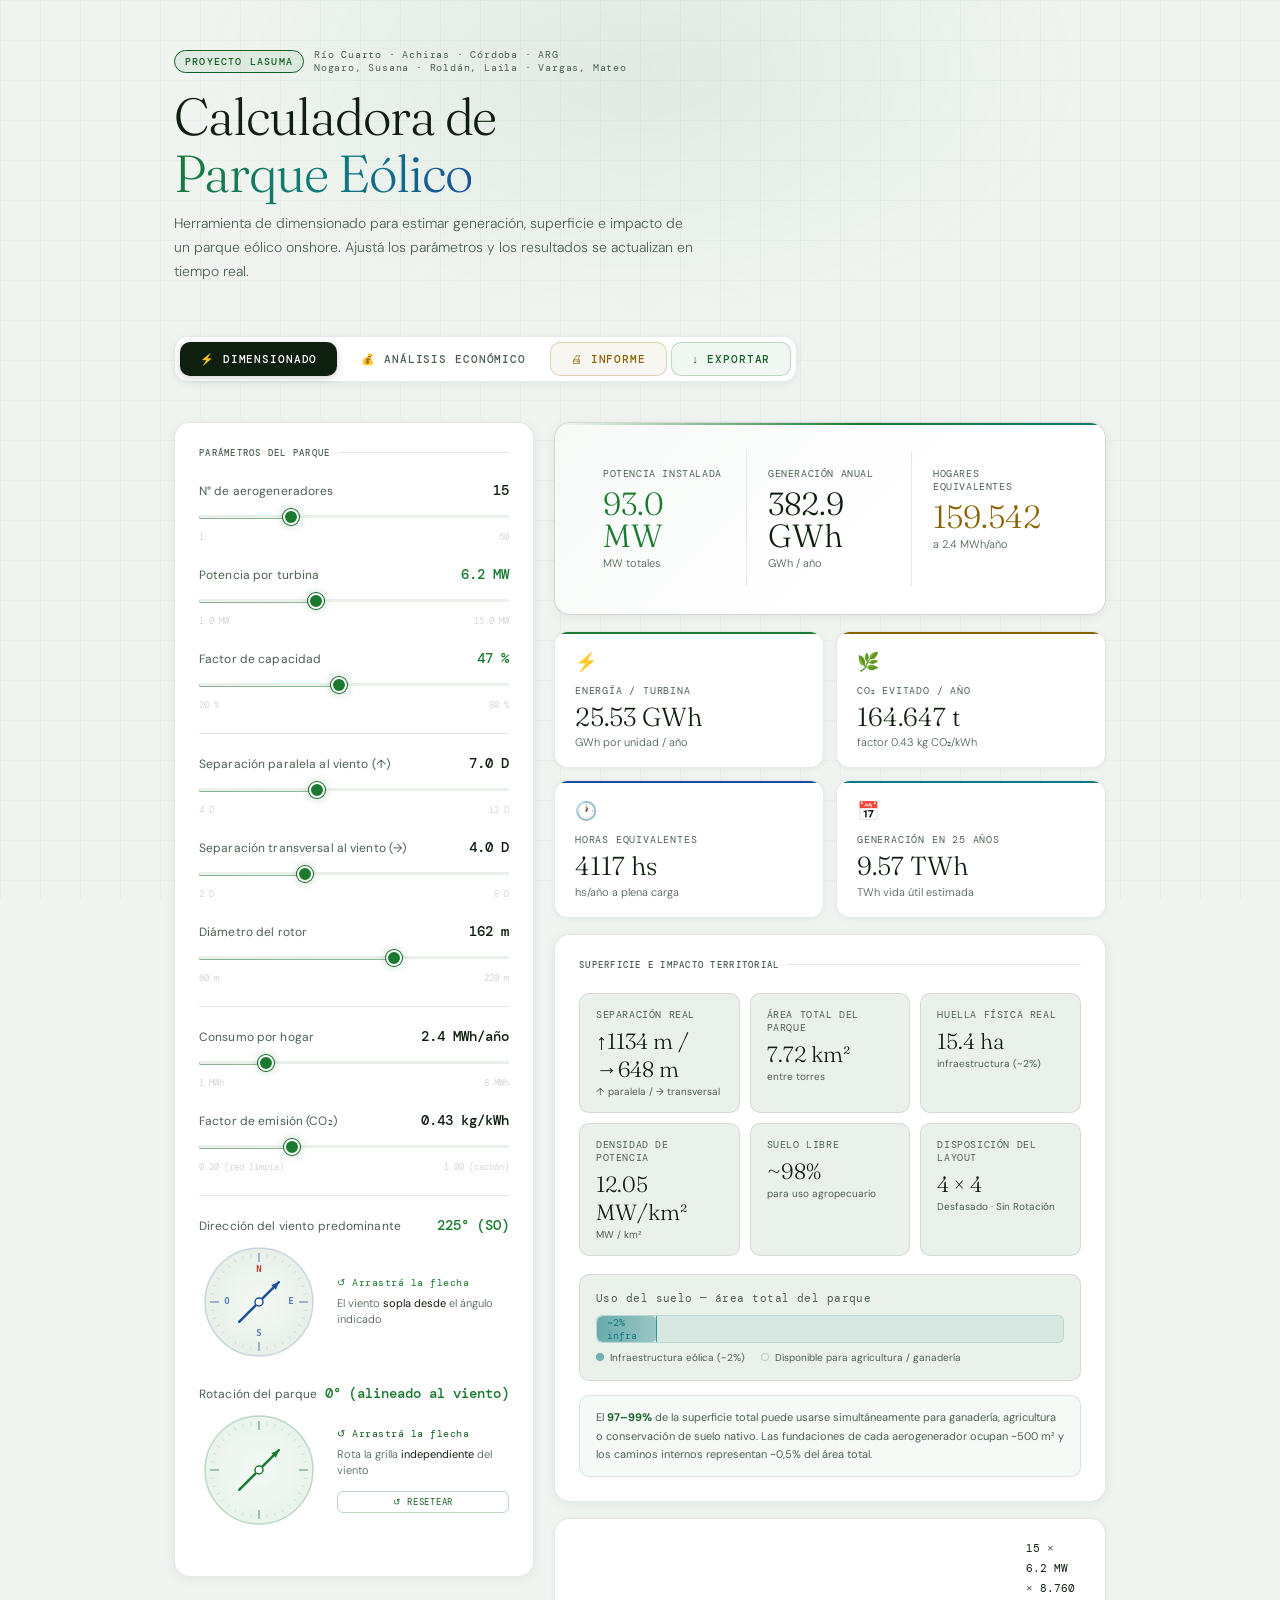
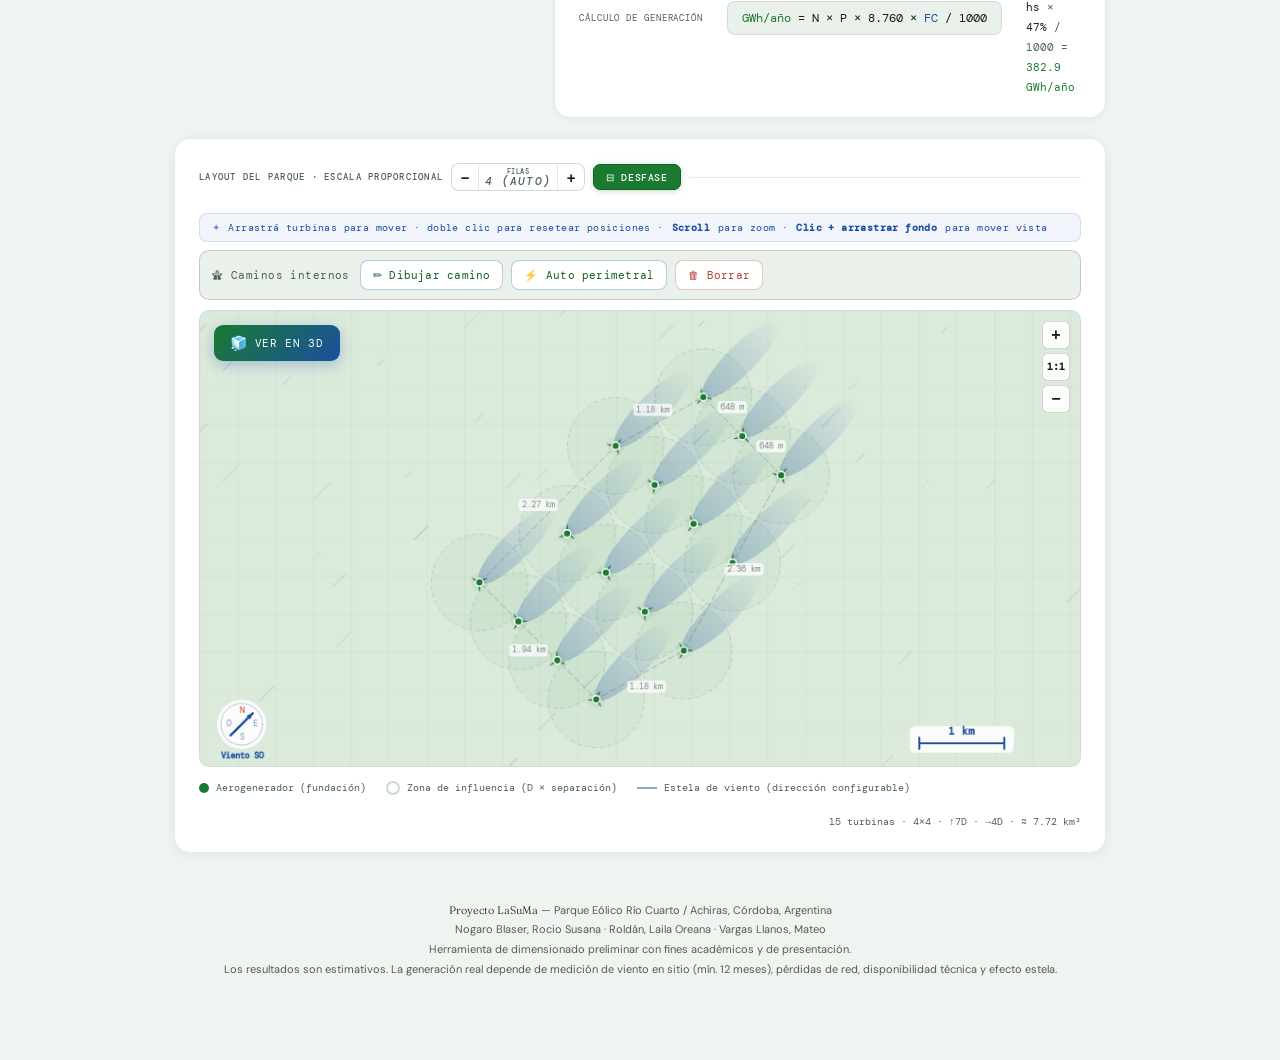
==== commit 4e0341de: "Caminos internos (2D→3D) y presets de terreno en la vista 3D - Caminos: barra en el layout para dibu" ====
--- a/index.html
+++ b/index.html
@@ -314,6 +314,14 @@
 
       <div class="drag-hint-bar">
         <span>✦</span> Arrastrá turbinas para mover · doble clic para resetear posiciones · <strong>Scroll</strong> para zoom · <strong>Clic + arrastrar fondo</strong> para mover vista
+      </div>
+
+      <div class="road-toolbar">
+        <span class="road-toolbar-label">🛣 Caminos internos</span>
+        <button class="road-tool-btn" id="road-draw-btn" onclick="toggleRoadDraw()" title="Dibujar un camino con clics en el layout">✏ Dibujar camino</button>
+        <button class="road-tool-btn" id="road-auto-btn" onclick="autoRoadPerimeter()" title="Generar un camino perimetral automático">⚡ Auto perimetral</button>
+        <button class="road-tool-btn road-tool-clear" id="road-clear-btn" onclick="clearRoads()" title="Borrar todos los caminos">🗑 Borrar</button>
+        <span class="road-hint" id="road-hint" style="display:none;">Clic = agregar punto · se pega a las turbinas · doble clic o «Terminar» para cerrar el tramo</span>
       </div>
       <div class="diagram-canvas-wrap">
         <div class="canvas-zoom-controls">
@@ -828,6 +836,7 @@
   <div class="p3d-overlay">
     <div class="p3d-title">Recorrido 3D del parque<small id="p3d-sub">— aerogeneradores</small></div>
     <button class="p3d-close" id="close-3d-btn" title="Cerrar (Esc)">×</button>
+    <div class="p3d-terrain" id="p3d-terrain" title="Cambiar el tipo de terreno"></div>
     <div class="p3d-hud" id="p3d-hud"></div>
     <div class="p3d-hint">Arrastrá para girar · Rueda / pellizco para zoom<br>Botón derecho para desplazar</div>
     <div class="p3d-loading" id="p3d-loading">Generando escena…</div>
--- a/css/styles.css
+++ b/css/styles.css
@@ -1713,8 +1713,56 @@
   font-family: 'DM Mono', monospace; font-size: 12px; letter-spacing: 0.1em;
   color: rgba(255,255,255,0.7); text-transform: uppercase;
 }
+/* selector de terreno en el modal 3D */
+.p3d-terrain {
+  position: absolute; top: 20px; left: 50%; transform: translateX(-50%);
+  display: flex; gap: 6px; flex-wrap: wrap; justify-content: center;
+}
+.p3d-terrain-btn {
+  font-family: 'DM Mono', monospace; font-size: 11px; color: rgba(255,255,255,0.78);
+  padding: 7px 13px; border-radius: 999px; cursor: pointer;
+  background: rgba(12,22,34,0.5); backdrop-filter: blur(8px);
+  border: 1px solid rgba(255,255,255,0.14); transition: background .15s, color .15s, border-color .15s;
+}
+.p3d-terrain-btn:hover { background: rgba(12,22,34,0.72); color: #fff; }
+.p3d-terrain-btn.active {
+  background: linear-gradient(135deg, #1a7a30, #1a4fa0); color: #fff;
+  border-color: transparent; font-weight: 500;
+}
+
 @media (max-width: 640px) {
   .p3d-title { font-size: 14px; }
   .p3d-hint { display: none; }
   .p3d-chip { font-size: 10px; padding: 6px 10px; }
-}
+  .p3d-terrain { top: 58px; }
+  .p3d-terrain-btn { font-size: 10px; padding: 5px 10px; }
+}
+
+/* ── barra de herramientas de caminos (layout 2D) ── */
+.road-toolbar {
+  display: flex; align-items: center; gap: 8px; flex-wrap: wrap;
+  margin: 0 0 10px; padding: 9px 12px;
+  background: var(--surface2, #f4f6f4); border: 1px solid var(--border2, #d8e0d8);
+  border-radius: 10px;
+}
+.road-toolbar-label {
+  font-family: 'DM Mono', monospace; font-size: 11px; letter-spacing: 0.04em;
+  color: var(--muted, #6a7a6a); margin-right: 2px;
+}
+.road-tool-btn {
+  font-family: 'DM Mono', monospace; font-size: 11px; letter-spacing: 0.02em;
+  padding: 7px 12px; border-radius: 8px; cursor: pointer;
+  border: 1px solid rgba(26,79,160,0.3); background: #fff; color: var(--accent2, #1a4fa0);
+  transition: background .15s, color .15s, border-color .15s, transform .1s;
+}
+.road-tool-btn:hover { background: rgba(26,79,160,0.08); }
+.road-tool-btn:active { transform: translateY(1px); }
+.road-tool-btn.active {
+  background: linear-gradient(135deg, #1a7a30, #1a4fa0); color: #fff; border-color: transparent;
+}
+.road-tool-clear { color: #b3402e; border-color: rgba(179,64,46,0.3); }
+.road-tool-clear:hover { background: rgba(179,64,46,0.08); }
+.road-hint {
+  font-family: 'DM Mono', monospace; font-size: 10px; color: var(--accent2, #1a4fa0);
+  flex-basis: 100%; margin-top: 2px;
+}
